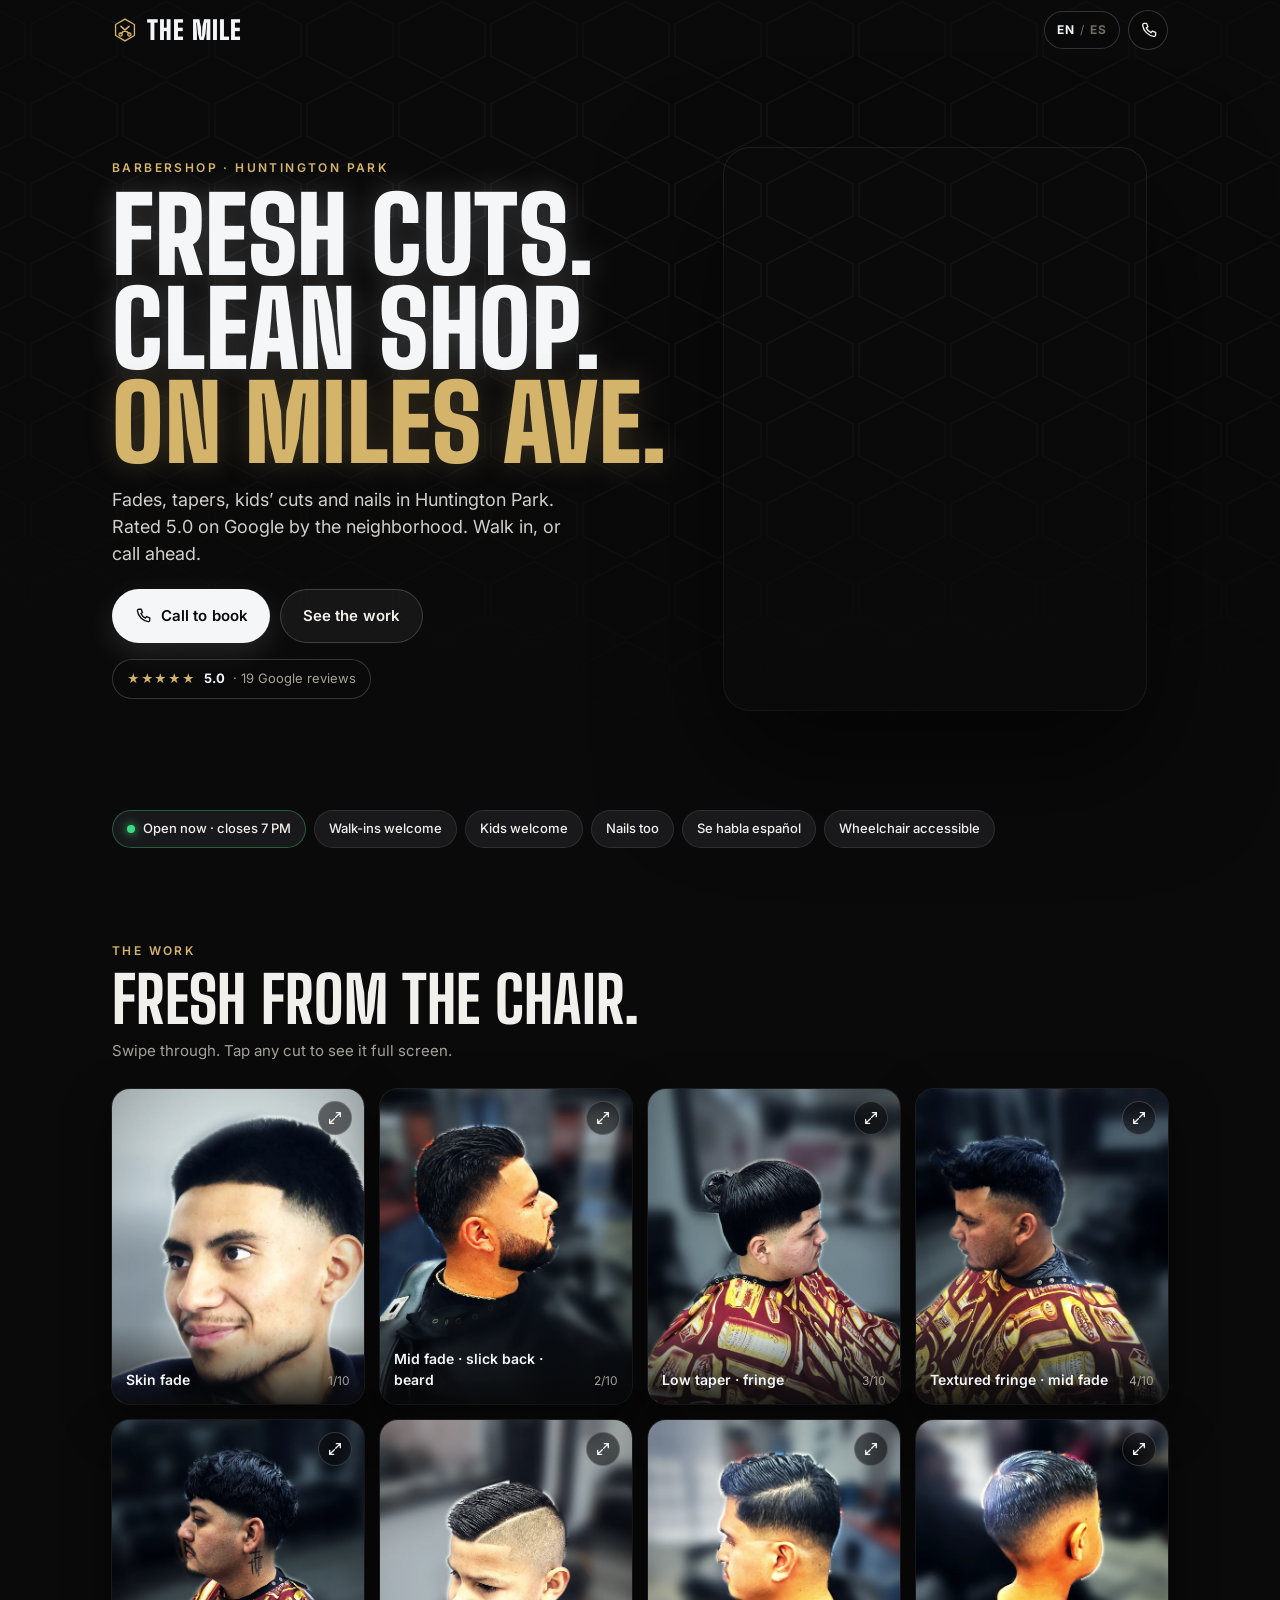
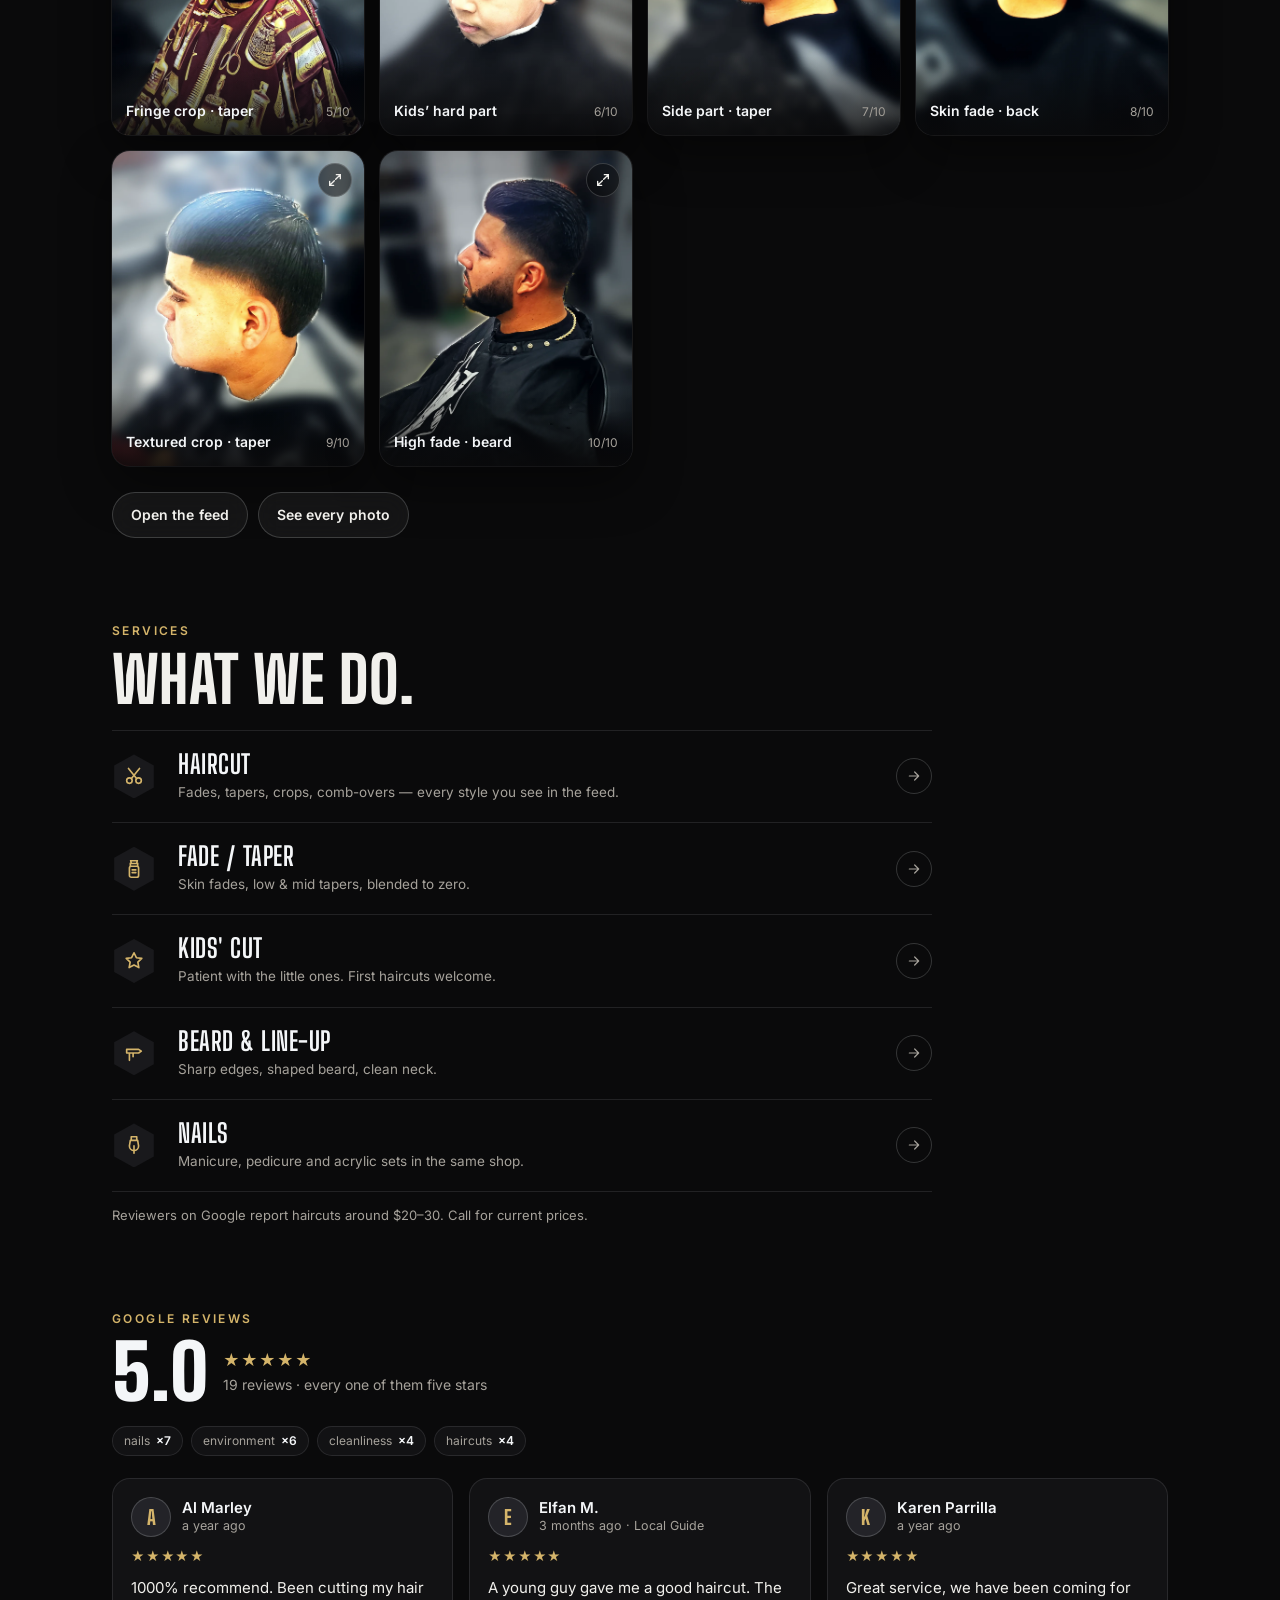
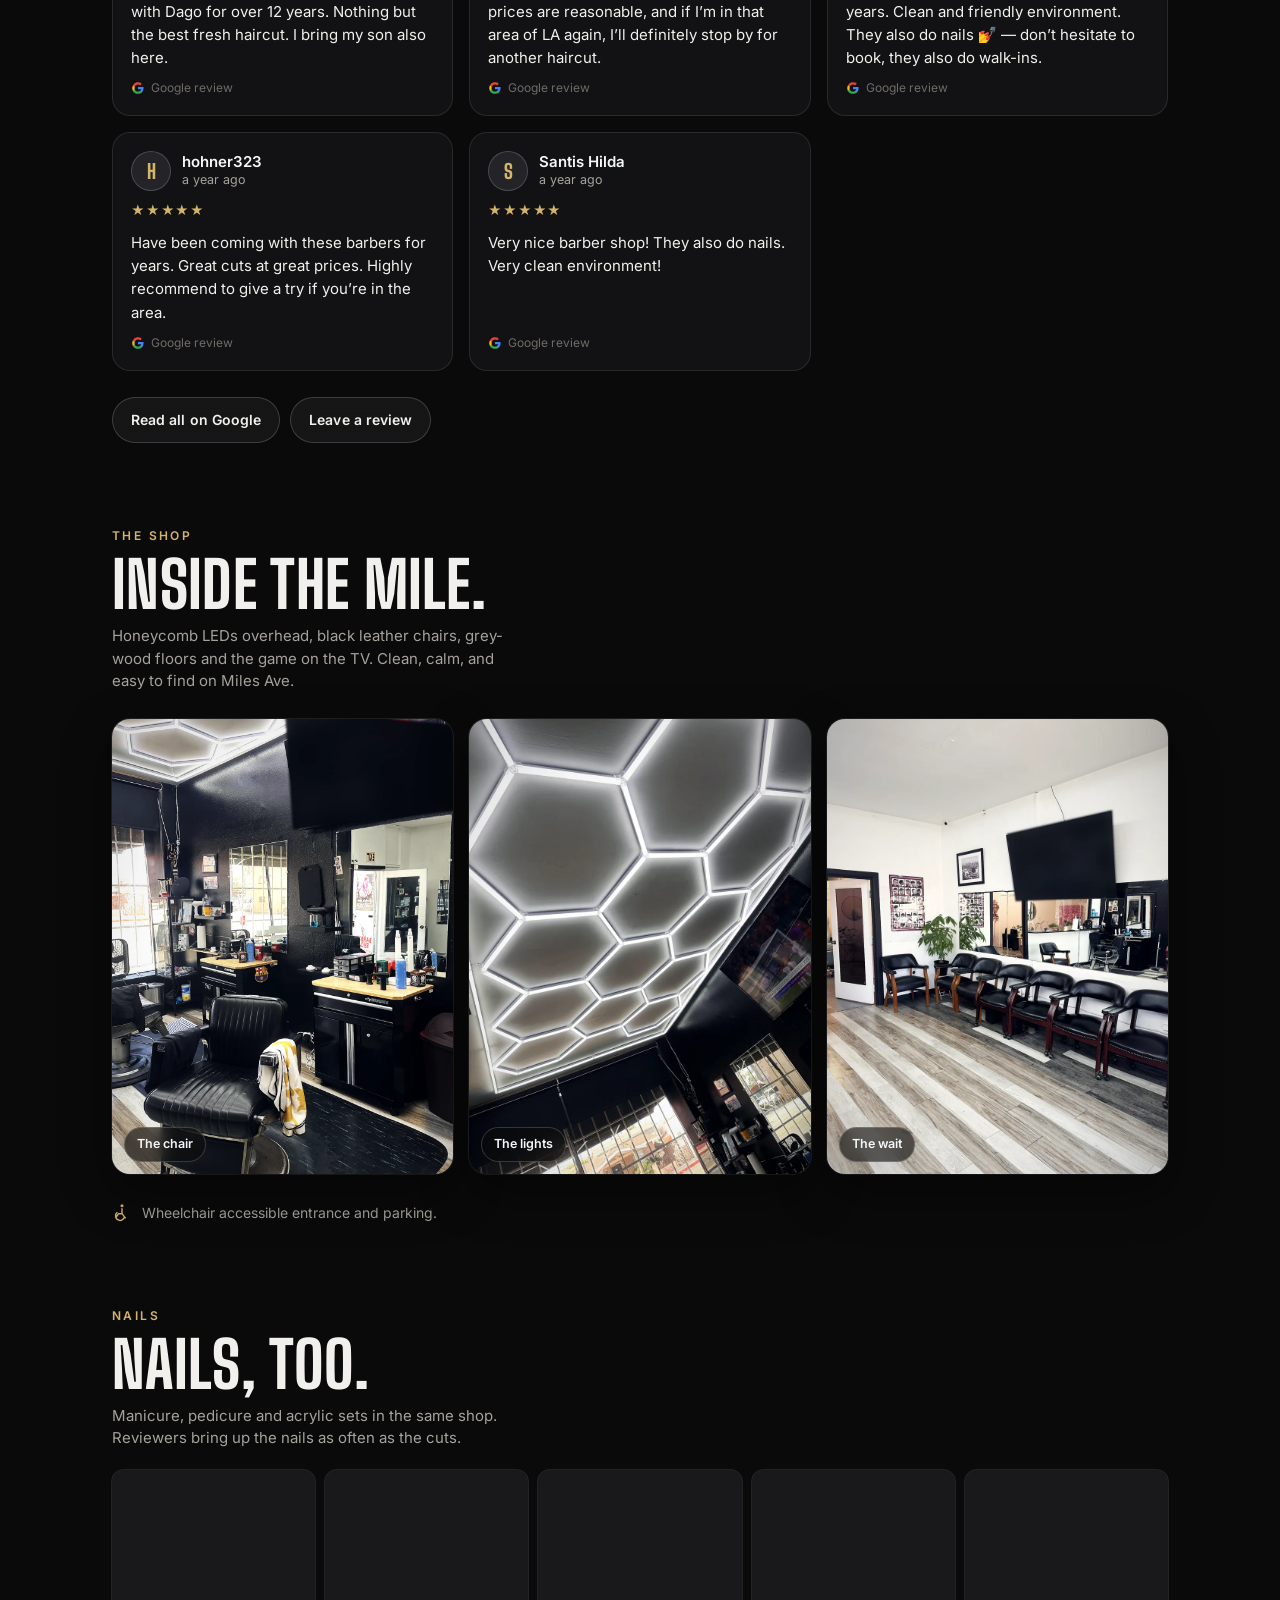
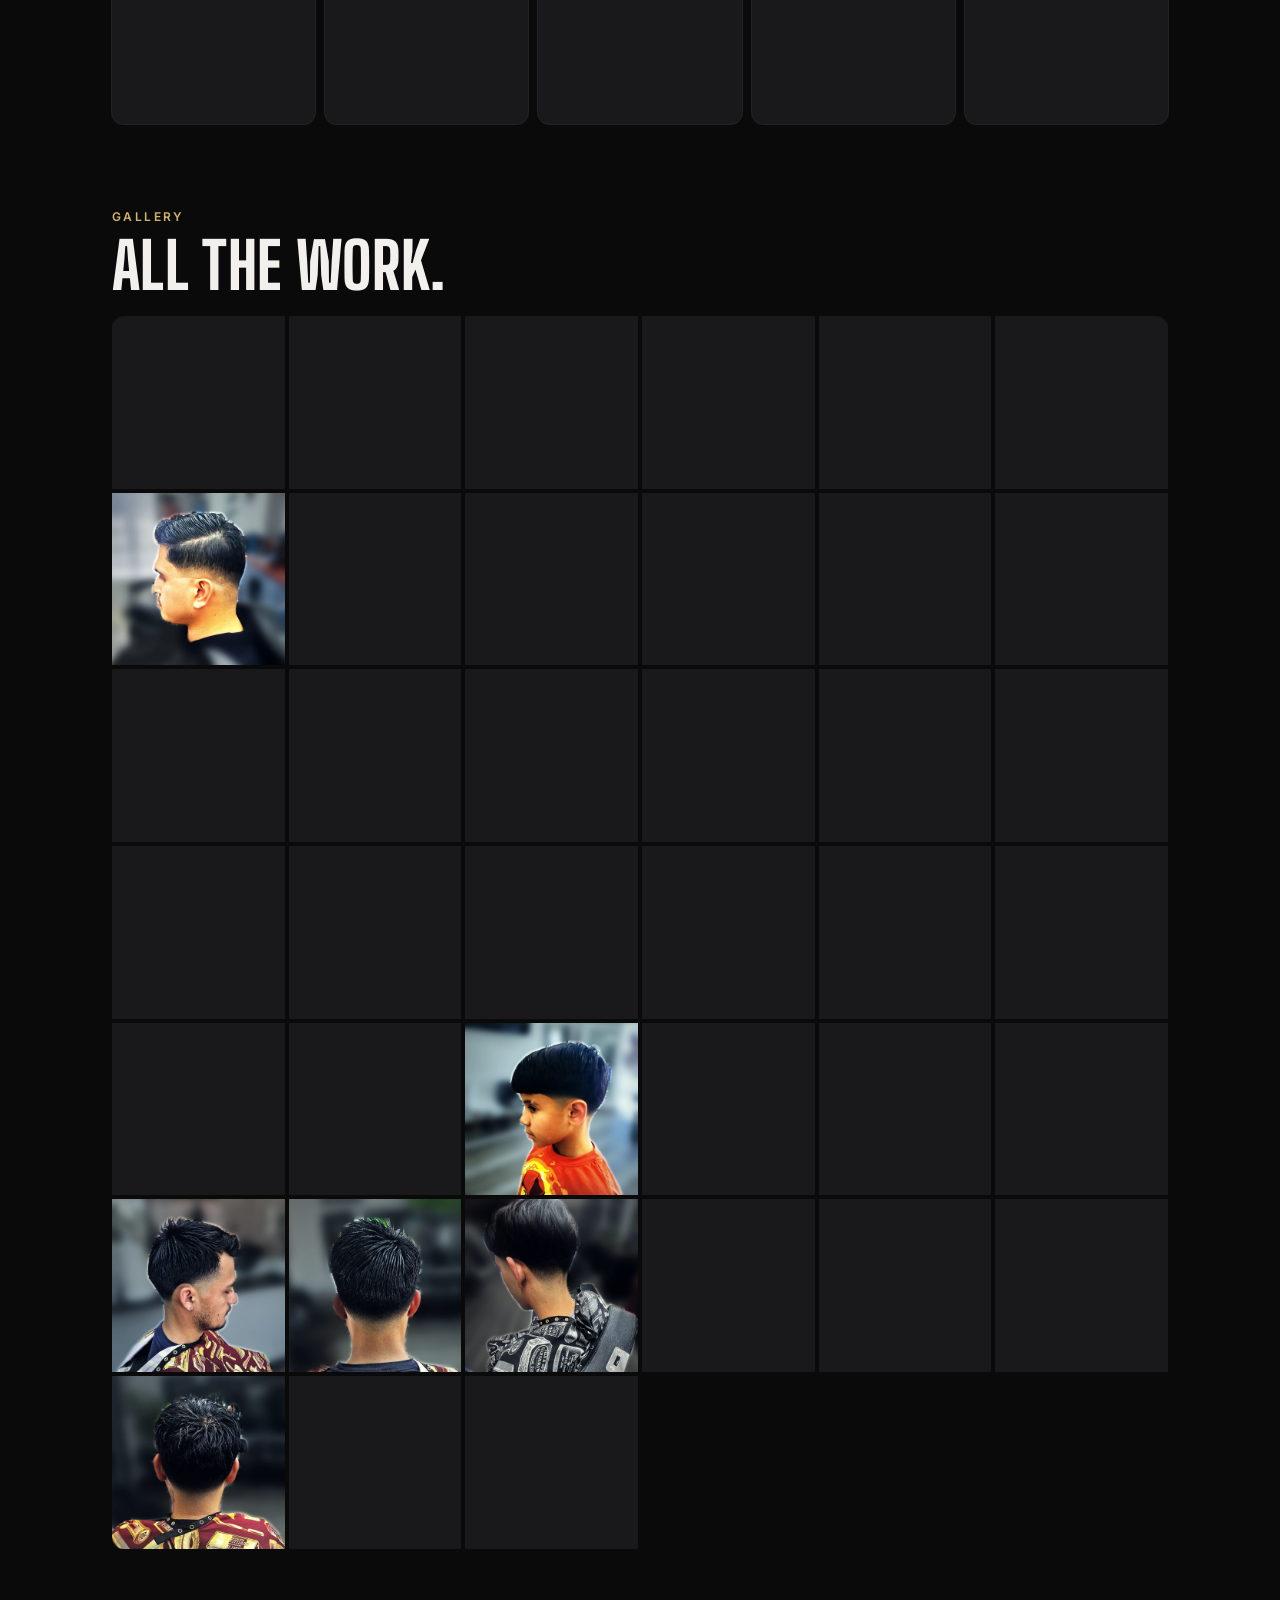
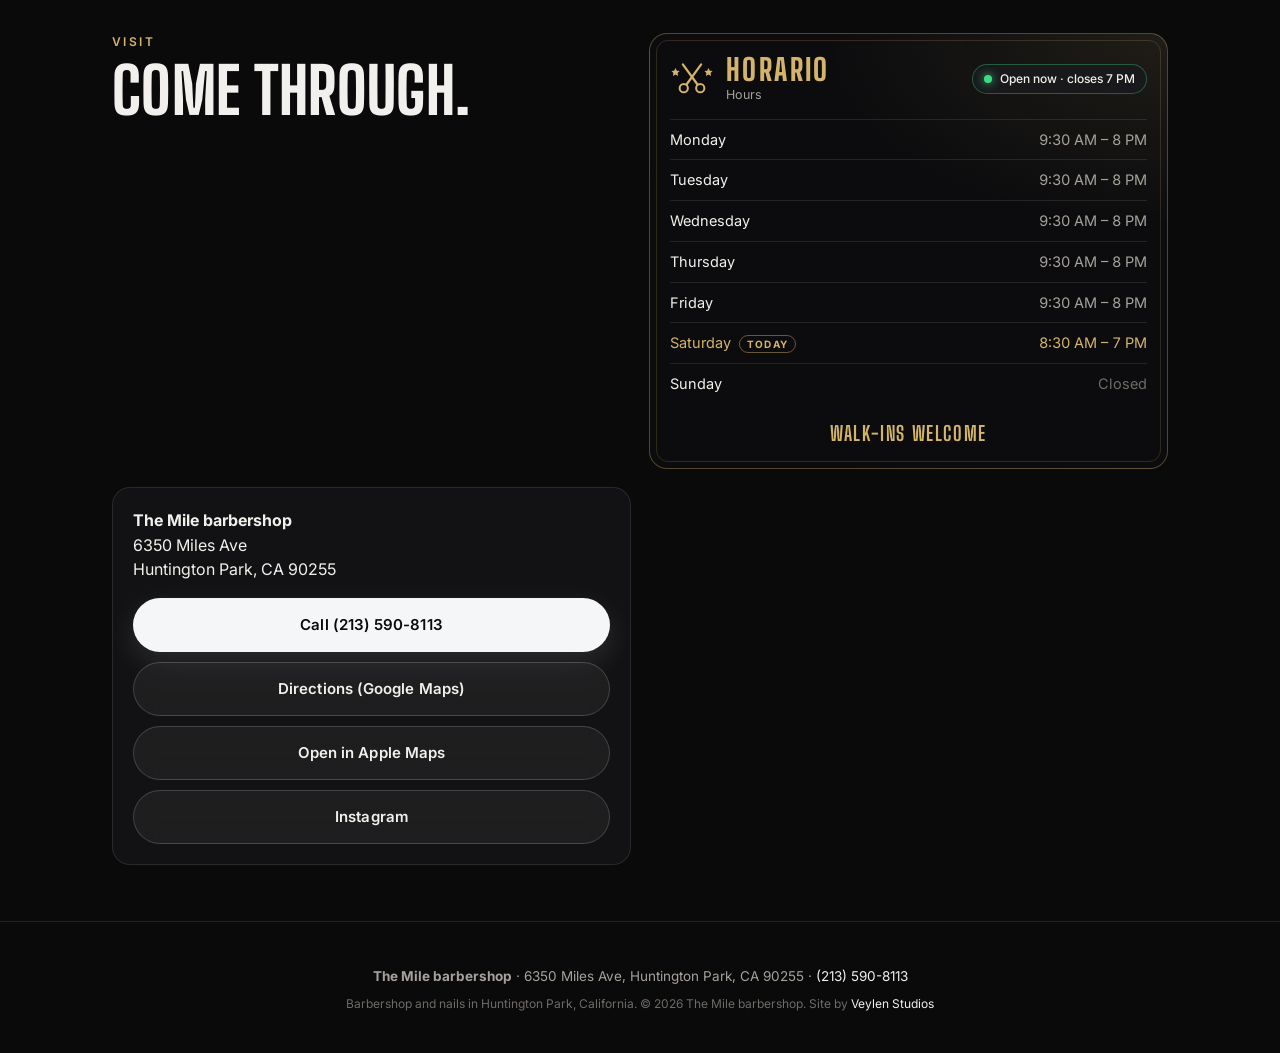
==== index.html @ 1f5473f2 "The Mile barbershop: mobile-first site with enhanced GBP photos, bilingual EN/ES, live hours Co-Auth" ====
<!doctype html>
<html lang="en">
<head>
<meta charset="utf-8">
<meta name="viewport" content="width=device-width, initial-scale=1, viewport-fit=cover">
<title>The Mile barbershop — Huntington Park, CA</title>
<meta name="description" content="The Mile barbershop, 6350 Miles Ave, Huntington Park. Fades, tapers, kids' cuts and nails. 5.0 on Google. Walk-ins welcome — call (213) 590-8113.">
<meta name="theme-color" content="#0a0a0b">
<link rel="canonical" href="https://the-mile-barbershop.vercel.app/">
<meta property="og:type" content="business.business">
<meta property="og:title" content="The Mile barbershop — Huntington Park">
<meta property="og:description" content="Fades, tapers, kids' cuts and nails on Miles Ave. 5.0 on Google. Walk-ins welcome.">
<meta property="og:image" content="https://the-mile-barbershop.vercel.app/assets/img/og.jpg">
<meta property="og:url" content="https://the-mile-barbershop.vercel.app/">
<meta name="twitter:card" content="summary_large_image">
<link rel="icon" href="assets/favicon.svg" type="image/svg+xml">
<link rel="apple-touch-icon" href="assets/apple-touch-icon.png">
<link rel="preconnect" href="https://fonts.googleapis.com">
<link rel="preconnect" href="https://fonts.gstatic.com" crossorigin>
<link rel="stylesheet" href="https://fonts.googleapis.com/css2?family=Big+Shoulders+Display:wght@600;700;800;900&family=Inter:wght@400;500;600&display=swap">
<link rel="preload" as="image" href="assets/img/hero-room-1080.webp" media="(max-width: 899px)">
<link rel="stylesheet" href="css/styles.css">
<script type="application/ld+json">
{
  "@context": "https://schema.org",
  "@type": ["HairSalon", "NailSalon"],
  "name": "The Mile barbershop",
  "image": "https://the-mile-barbershop.vercel.app/assets/img/og.jpg",
  "url": "https://the-mile-barbershop.vercel.app/",
  "telephone": "+1-213-590-8113",
  "priceRange": "$$",
  "address": { "@type": "PostalAddress", "streetAddress": "6350 Miles Ave", "addressLocality": "Huntington Park", "addressRegion": "CA", "postalCode": "90255", "addressCountry": "US" },
  "geo": { "@type": "GeoCoordinates", "latitude": 33.9820787, "longitude": -118.2189514 },
  "hasMap": "https://www.google.com/maps/place/?q=place_id:0x80c2c98ea5a5dfd3:0x45ac81c04575e46f",
  "sameAs": ["https://www.instagram.com/dennis.lopez.5245961/"],
  "openingHoursSpecification": [
    { "@type": "OpeningHoursSpecification", "dayOfWeek": ["Monday","Tuesday","Wednesday","Thursday","Friday"], "opens": "09:30", "closes": "20:00" },
    { "@type": "OpeningHoursSpecification", "dayOfWeek": "Saturday", "opens": "08:30", "closes": "19:00" }
  ],
  "aggregateRating": { "@type": "AggregateRating", "ratingValue": "5.0", "reviewCount": "19" }
}
</script>
</head>
<body>
<a class="skip" href="#work" data-en="Skip to the work" data-es="Ir a los cortes">Skip to the work</a>

<header class="top" id="top">
  <a class="brand" href="#top" aria-label="The Mile barbershop">
    <svg class="mark" viewBox="0 0 32 32" aria-hidden="true"><path d="M16 2.6 27.6 9.3v13.4L16 29.4 4.4 22.7V9.3z" fill="none" stroke="currentColor" stroke-width="1.6"/><path d="M11 11.5 21 20.5M21 11.5 11 20.5" stroke="currentColor" stroke-width="1.8" stroke-linecap="round"/><circle cx="10.6" cy="21.6" r="2" fill="none" stroke="currentColor" stroke-width="1.5"/><circle cx="21.4" cy="21.6" r="2" fill="none" stroke="currentColor" stroke-width="1.5"/></svg>
    <span class="wordmark">The Mile</span>
  </a>
  <div class="top-actions">
    <button class="lang" id="lang" type="button" aria-label="Cambiar idioma / Switch language"><span data-l="en">EN</span><span class="lang-sep">/</span><span data-l="es">ES</span></button>
    <a class="icon-btn" href="tel:+12135908113" aria-label="Call (213) 590-8113"><svg viewBox="0 0 24 24" aria-hidden="true"><path d="M6.6 3h3l1.7 4.3-2.1 1.4a12 12 0 0 0 6.1 6.1l1.4-2.1L21 14.4v3a2 2 0 0 1-2.2 2A16.5 16.5 0 0 1 4.6 5.2 2 2 0 0 1 6.6 3z" fill="none" stroke="currentColor" stroke-width="1.7" stroke-linejoin="round"/></svg></a>
  </div>
</header>

<main>
<!-- ===== HERO ===== -->
<section class="hero" aria-label="The Mile barbershop">
  <picture class="hero-media">
    <source media="(min-width: 900px)" srcset="assets/img/hero-chair-1620.webp">
    <img src="assets/img/hero-room-1080.webp" srcset="assets/img/hero-room-1080.webp 1080w, assets/img/hero-room-1620.webp 1620w" sizes="100vw" width="1080" height="1440" alt="Inside The Mile barbershop: honeycomb LED lights over black leather barber chairs and grey wood floors" fetchpriority="high" decoding="async">
  </picture>
  <div class="hero-hex" aria-hidden="true">
    <svg width="100%" height="100%"><defs><pattern id="hexp" width="92" height="80" patternUnits="userSpaceOnUse" patternTransform="translate(0 0)"><path d="M46 1.5 89 24v32L46 78.5 3 56V24z" fill="none" stroke="currentColor" stroke-width="1.2"/><path d="M92 1.5v0M0 41.5 3 40" fill="none" stroke="currentColor" stroke-width="0"/></pattern></defs><rect width="100%" height="100%" fill="url(#hexp)"/></svg>
  </div>
  <div class="hero-shade" aria-hidden="true"></div>
  <div class="hero-content">
    <p class="eyebrow"><span data-en="Barbershop · Huntington Park" data-es="Barbería · Huntington Park">Barbershop · Huntington Park</span></p>
    <h1 class="display">
      <span class="line" data-en="Fresh cuts." data-es="Cortes frescos.">Fresh cuts.</span>
      <span class="line" data-en="Clean shop." data-es="Local limpio.">Clean shop.</span>
      <span class="line accent" data-en="On Miles Ave." data-es="En Miles Ave.">On Miles Ave.</span>
    </h1>
    <p class="lede" data-en="Fades, tapers, kids’ cuts and nails in Huntington Park. Rated 5.0 on Google by the neighborhood. Walk in, or call ahead." data-es="Fades, tapers, cortes para niños y uñas en Huntington Park. 5.0 en Google. Llega sin cita o llama antes.">Fades, tapers, kids’ cuts and nails in Huntington Park. Rated 5.0 on Google by the neighborhood. Walk in, or call ahead.</p>
    <div class="cta-row">
      <a class="btn primary" href="tel:+12135908113"><svg viewBox="0 0 24 24" aria-hidden="true"><path d="M6.6 3h3l1.7 4.3-2.1 1.4a12 12 0 0 0 6.1 6.1l1.4-2.1L21 14.4v3a2 2 0 0 1-2.2 2A16.5 16.5 0 0 1 4.6 5.2 2 2 0 0 1 6.6 3z" fill="none" stroke="currentColor" stroke-width="1.8" stroke-linejoin="round"/></svg><span data-en="Call to book" data-es="Llamar para reservar">Call to book</span></a>
      <a class="btn ghost" href="#work"><span data-en="See the work" data-es="Ver los cortes">See the work</span></a>
    </div>
    <a class="proof" href="https://www.google.com/maps/place/The+Mile+barbershop/@33.9820787,-118.2189514,17z/data=!4m6!3m5!1s0x80c2c98ea5a5dfd3:0x45ac81c04575e46f!8m2!3d33.9820787!4d-118.2189514!16s%2Fg%2F11wjhxfrm4" target="_blank" rel="noopener">
      <span class="stars" aria-hidden="true">★★★★★</span><strong>5.0</strong><span data-en="· 19 Google reviews" data-es="· 19 reseñas en Google">· 19 Google reviews</span>
    </a>
  </div>
</section>

<!-- ===== FACT CHIPS ===== -->
<section class="facts" aria-label="Quick facts">
  <div class="chips" id="chips">
    <span class="chip status" id="status"><i class="dot"></i><span id="status-text">—</span></span>
    <span class="chip"><span data-en="Walk-ins welcome" data-es="Sin cita">Walk-ins welcome</span></span>
    <span class="chip"><span data-en="Kids welcome" data-es="Niños bienvenidos">Kids welcome</span></span>
    <span class="chip"><span data-en="Nails too" data-es="También uñas">Nails too</span></span>
    <span class="chip"><span>Se habla español</span></span>
    <span class="chip"><span data-en="Wheelchair accessible" data-es="Accesible">Wheelchair accessible</span></span>
  </div>
</section>

<!-- ===== THE WORK (feed) ===== -->
<section class="section feed" id="work">
  <div class="section-head">
    <p class="kicker" data-en="The work" data-es="Los cortes">The work</p>
    <h2 class="display" data-en="Fresh from the chair." data-es="Recién salidos de la silla.">Fresh from the chair.</h2>
    <p class="sub" data-en="Swipe through. Tap any cut to see it full screen." data-es="Desliza. Toca cualquier corte para verlo en pantalla completa.">Swipe through. Tap any cut to see it full screen.</p>
  </div>
  <div class="rail" id="feed-rail" role="list"></div>
  <div class="rail-foot">
    <button class="btn ghost small" type="button" data-open-viewer="0"><span data-en="Open the feed" data-es="Abrir la galería">Open the feed</span></button>
    <a class="btn ghost small" href="#gallery"><span data-en="See every photo" data-es="Ver todas las fotos">See every photo</span></a>
  </div>
</section>

<!-- ===== SERVICES ===== -->
<section class="section services" id="services">
  <div class="section-head">
    <p class="kicker" data-en="Services" data-es="Servicios">Services</p>
    <h2 class="display" data-en="What we do." data-es="Lo que hacemos.">What we do.</h2>
  </div>
  <ul class="service-list" id="service-list"></ul>
  <p class="note" data-en="Reviewers on Google report haircuts around $20–30. Call for current prices." data-es="Según reseñas en Google, los cortes cuestan alrededor de $20–30. Llama para precios actuales.">Reviewers on Google report haircuts around $20–30. Call for current prices.</p>
</section>

<!-- ===== REVIEWS ===== -->
<section class="section reviews" id="reviews">
  <div class="section-head">
    <p class="kicker" data-en="Google reviews" data-es="Reseñas de Google">Google reviews</p>
    <div class="score"><span class="big">5.0</span><div><span class="stars gold" aria-hidden="true">★★★★★</span><span class="sub" data-en="19 reviews · every one of them five stars" data-es="19 reseñas · todas de cinco estrellas">19 reviews · every one of them five stars</span></div></div>
  </div>
  <div class="topics" id="topics"></div>
  <div class="rail reviews-rail" id="review-rail"></div>
  <div class="rail-foot">
    <a class="btn ghost small" href="https://www.google.com/maps/place/The+Mile+barbershop/@33.9820787,-118.2189514,17z/data=!4m6!3m5!1s0x80c2c98ea5a5dfd3:0x45ac81c04575e46f!8m2!3d33.9820787!4d-118.2189514!16s%2Fg%2F11wjhxfrm4" target="_blank" rel="noopener"><span data-en="Read all on Google" data-es="Leer todas en Google">Read all on Google</span></a>
    <a class="btn ghost small" href="https://www.google.com/maps/place/The+Mile+barbershop/@33.9820787,-118.2189514,17z/data=!4m6!3m5!1s0x80c2c98ea5a5dfd3:0x45ac81c04575e46f!8m2!3d33.9820787!4d-118.2189514!16s%2Fg%2F11wjhxfrm4" target="_blank" rel="noopener"><span data-en="Leave a review" data-es="Dejar una reseña">Leave a review</span></a>
  </div>
</section>

<!-- ===== THE SHOP ===== -->
<section class="section shop" id="shop">
  <div class="section-head">
    <p class="kicker" data-en="The shop" data-es="El local">The shop</p>
    <h2 class="display" data-en="Inside The Mile." data-es="Dentro de The Mile.">Inside The Mile.</h2>
    <p class="sub" data-en="Honeycomb LEDs overhead, black leather chairs, grey-wood floors and the game on the TV. Clean, calm, and easy to find on Miles Ave." data-es="Luces LED en panal, sillas de piel negra, piso de madera gris y el partido en la tele. Limpio, tranquilo y fácil de encontrar en Miles Ave.">Honeycomb LEDs overhead, black leather chairs, grey-wood floors and the game on the TV. Clean, calm, and easy to find on Miles Ave.</p>
  </div>
  <div class="rail shop-rail">
    <figure class="shot"><img src="assets/img/hero-chair-1080.webp" width="1080" height="1440" loading="lazy" decoding="async" alt="Black leather barber chair under the honeycomb LED ceiling"><figcaption data-en="The chair" data-es="La silla">The chair</figcaption></figure>
    <figure class="shot"><img src="assets/img/hex-900.webp" width="900" height="1200" loading="lazy" decoding="async" alt="Close-up of the hexagon LED lights"><figcaption data-en="The lights" data-es="Las luces">The lights</figcaption></figure>
    <figure class="shot"><img src="assets/img/lounge-900.webp" width="900" height="1200" loading="lazy" decoding="async" alt="Waiting area with black chairs and framed photos"><figcaption data-en="The wait" data-es="La espera">The wait</figcaption></figure>
  </div>
  <p class="access"><svg viewBox="0 0 24 24" aria-hidden="true"><circle cx="12" cy="4.5" r="1.8" fill="currentColor"/><path d="M12 8v6l4 5M12 14H8l-3 4M6 12.5A5.5 5.5 0 1 0 15 18" fill="none" stroke="currentColor" stroke-width="1.7" stroke-linecap="round" stroke-linejoin="round"/></svg><span data-en="Wheelchair accessible entrance and parking." data-es="Entrada y estacionamiento accesibles para silla de ruedas.">Wheelchair accessible entrance and parking.</span></p>
</section>

<!-- ===== NAILS ===== -->
<section class="section nails" id="nails">
  <div class="section-head">
    <p class="kicker" data-en="Nails" data-es="Uñas">Nails</p>
    <h2 class="display" data-en="Nails, too." data-es="Uñas, también.">Nails, too.</h2>
    <p class="sub" data-en="Manicure, pedicure and acrylic sets in the same shop. Reviewers bring up the nails as often as the cuts." data-es="Manicure, pedicure y acrílicas en el mismo local. Las reseñas mencionan las uñas tanto como los cortes.">Manicure, pedicure and acrylic sets in the same shop. Reviewers bring up the nails as often as the cuts.</p>
  </div>
  <div class="nail-grid" id="nail-grid"></div>
</section>

<!-- ===== GALLERY GRID ===== -->
<section class="section gallery" id="gallery">
  <div class="section-head">
    <p class="kicker" data-en="Gallery" data-es="Galería">Gallery</p>
    <h2 class="display" data-en="All the work." data-es="Todos los trabajos.">All the work.</h2>
  </div>
  <div class="grid" id="grid"></div>
</section>

<!-- ===== VISIT ===== -->
<section class="section visit" id="visit">
  <div class="section-head">
    <p class="kicker" data-en="Visit" data-es="Visítanos">Visit</p>
    <h2 class="display" data-en="Come through." data-es="Pasa por aquí.">Come through.</h2>
  </div>
  <div class="card hours-card">
    <div class="card-top">
      <svg class="crest" viewBox="0 0 48 48" aria-hidden="true"><path d="M14 8l16 22M34 8 18 30" stroke="currentColor" stroke-width="2.4" stroke-linecap="round"/><circle cx="15" cy="34" r="4.5" fill="none" stroke="currentColor" stroke-width="2.2"/><circle cx="33" cy="34" r="4.5" fill="none" stroke="currentColor" stroke-width="2.2"/><path d="M6 12l1.5 3 3 .4-2.2 2.1.5 3.2L6 19.2 3.2 20.7l.5-3.2L1.5 15.4l3-.4zM42 12l1.5 3 3 .4-2.2 2.1.5 3.2L42 19.2l-2.8 1.5.5-3.2-2.2-2.1 3-.4z" fill="currentColor"/></svg>
      <div>
        <p class="card-title">HORARIO</p>
        <p class="card-sub" data-en="Hours" data-es="Horario de atención">Hours</p>
      </div>
      <span class="chip status small" id="status2"><i class="dot"></i><span id="status-text2">—</span></span>
    </div>
    <table class="hours" id="hours"></table>
    <p class="walk" data-en="Walk-ins welcome" data-es="Sin cita · Bienvenidos">Walk-ins welcome</p>
  </div>
  <div class="card address-card">
    <p class="addr"><strong>The Mile barbershop</strong><br>6350 Miles Ave<br>Huntington Park, CA 90255</p>
    <div class="btn-col">
      <a class="btn primary" href="tel:+12135908113"><span data-en="Call (213) 590-8113" data-es="Llamar (213) 590-8113">Call (213) 590-8113</span></a>
      <a class="btn ghost" href="https://www.google.com/maps/dir/?api=1&destination=6350+Miles+Ave,+Huntington+Park,+CA+90255" target="_blank" rel="noopener"><span data-en="Directions (Google Maps)" data-es="Cómo llegar (Google Maps)">Directions (Google Maps)</span></a>
      <a class="btn ghost" href="https://maps.apple.com/?q=The+Mile+barbershop&address=6350+Miles+Ave,+Huntington+Park,+CA+90255&ll=33.9820787,-118.2189514" target="_blank" rel="noopener"><span data-en="Open in Apple Maps" data-es="Abrir en Apple Maps">Open in Apple Maps</span></a>
      <a class="btn ghost" href="https://www.instagram.com/dennis.lopez.5245961/" target="_blank" rel="noopener"><span>Instagram</span></a>
    </div>
  </div>
</section>
</main>

<footer class="foot">
  <p><strong>The Mile barbershop</strong> · 6350 Miles Ave, Huntington Park, CA 90255 · <a href="tel:+12135908113">(213) 590-8113</a></p>
  <p class="tiny"><span data-en="Barbershop and nails in Huntington Park, California." data-es="Barbería y uñas en Huntington Park, California.">Barbershop and nails in Huntington Park, California.</span> © <span id="year"></span> The Mile barbershop. <span class="credit"><span data-en="Site by" data-es="Sitio por">Site by</span> <a href="https://veylenstudios.com" rel="noopener">Veylen Studios</a></span></p>
</footer>

<nav class="dock" id="dock" aria-label="Quick actions">
  <a class="dock-btn primary" href="tel:+12135908113"><svg viewBox="0 0 24 24" aria-hidden="true"><path d="M6.6 3h3l1.7 4.3-2.1 1.4a12 12 0 0 0 6.1 6.1l1.4-2.1L21 14.4v3a2 2 0 0 1-2.2 2A16.5 16.5 0 0 1 4.6 5.2 2 2 0 0 1 6.6 3z" fill="none" stroke="currentColor" stroke-width="1.8" stroke-linejoin="round"/></svg><span data-en="Call now" data-es="Llamar">Call now</span></a>
  <a class="dock-btn" href="https://www.google.com/maps/dir/?api=1&destination=6350+Miles+Ave,+Huntington+Park,+CA+90255" target="_blank" rel="noopener"><svg viewBox="0 0 24 24" aria-hidden="true"><path d="M12 21s-6-5.3-6-10.5a6 6 0 0 1 12 0C18 15.7 12 21 12 21z" fill="none" stroke="currentColor" stroke-width="1.8"/><circle cx="12" cy="10.5" r="2.2" fill="none" stroke="currentColor" stroke-width="1.8"/></svg><span data-en="Directions" data-es="Mapa">Directions</span></a>
  <a class="dock-btn" href="#work"><svg viewBox="0 0 24 24" aria-hidden="true"><rect x="3.5" y="3.5" width="17" height="17" rx="3" fill="none" stroke="currentColor" stroke-width="1.8"/><path d="m5 17 4.5-5 3 3.5 2.5-2.5L19 17" fill="none" stroke="currentColor" stroke-width="1.8" stroke-linejoin="round"/><circle cx="15.5" cy="8.5" r="1.4" fill="currentColor"/></svg><span data-en="The work" data-es="Cortes">The work</span></a>
</nav>

<!-- ===== FULL-SCREEN VIEWER ===== -->
<div class="viewer" id="viewer" hidden aria-modal="true" role="dialog" aria-label="Photo viewer">
  <button class="viewer-close" id="viewer-close" type="button" aria-label="Close"><svg viewBox="0 0 24 24" aria-hidden="true"><path d="M6 6l12 12M18 6 6 18" stroke="currentColor" stroke-width="2" stroke-linecap="round"/></svg></button>
  <div class="viewer-counter" id="viewer-counter">1 / 1</div>
  <div class="viewer-scroll" id="viewer-scroll"></div>
  <div class="viewer-hint" id="viewer-hint" data-en="Swipe up for the next cut" data-es="Desliza hacia arriba">Swipe up for the next cut</div>
</div>

<script src="js/content.js"></script>
<script src="js/app.js"></script>
</body>
</html>
---- css/styles.css ----
/* ============ The Mile barbershop — mobile-first ============ */
:root{
  --ink:#0a0a0b; --ink-2:#121214; --ink-3:#19191c; --ink-4:#232328;
  --led:#f4f6f8; --text:#f1f0ec; --muted:#a6a29b; --dim:#6f6b66;
  --gold:#d4b46a; --gold-2:#b8973f; --tan:#b9a48c; --slate:#5d5955;
  --ok:#3ddc84; --bad:#ff5f56;
  --line:rgba(244,246,248,.10); --line-2:rgba(244,246,248,.18);
  --r:18px; --r-s:12px; --pill:999px;
  --pad:20px; --max:1120px;
  --font-d:"Big Shoulders Display","Arial Narrow",Impact,sans-serif;
  --font-b:"Inter",system-ui,-apple-system,"Segoe UI",Roboto,sans-serif;
  --ease:cubic-bezier(.22,1,.36,1);
  --safe-t:env(safe-area-inset-top,0px); --safe-b:env(safe-area-inset-bottom,0px);
  --dock-h:74px;
}
*{box-sizing:border-box;margin:0;padding:0}
html{color-scheme:dark;background:var(--ink);-webkit-text-size-adjust:100%;scroll-behavior:smooth;overflow-x:hidden}
body{font:400 16px/1.5 var(--font-b);color:var(--text);background:var(--ink);overflow-x:hidden;-webkit-font-smoothing:antialiased;min-height:100vh}
body.viewer-open{overflow:hidden}
img{display:block;max-width:100%}
a{color:inherit;text-decoration:none}
button{font:inherit;color:inherit;background:none;border:0;cursor:pointer}
ul{list-style:none}
:focus-visible{outline:2px solid var(--gold);outline-offset:3px}
.skip{position:absolute;left:-999px;top:8px;background:var(--led);color:var(--ink);padding:8px 12px;border-radius:8px;z-index:200}
.skip:focus{left:12px}

/* ambient hex texture behind everything */
body::before{content:"";position:fixed;inset:0;z-index:-1;pointer-events:none;opacity:.07;
  background-image:url("data:image/svg+xml,%3Csvg xmlns='http://www.w3.org/2000/svg' width='92' height='160' viewBox='0 0 92 160'%3E%3Cpath d='M46 1.5 89 24v32L46 78.5 3 56V24zM46 81.5 89 104v32L46 158.5 3 136v-32z' fill='none' stroke='%23f4f6f8' stroke-width='1'/%3E%3C/svg%3E");
  background-size:92px 160px;
  -webkit-mask-image:linear-gradient(to bottom,rgba(0,0,0,.9),rgba(0,0,0,.25) 40%,rgba(0,0,0,.35));mask-image:linear-gradient(to bottom,rgba(0,0,0,.9),rgba(0,0,0,.25) 40%,rgba(0,0,0,.35))}

/* ---------- type ---------- */
.display{font-family:var(--font-d);font-weight:800;text-transform:uppercase;line-height:.94;letter-spacing:.005em}
h2.display{font-size:clamp(40px,11vw,60px)}
.kicker{font-size:12px;font-weight:600;letter-spacing:.2em;text-transform:uppercase;color:var(--gold);margin-bottom:10px}
.sub{color:var(--muted);font-size:15px;margin-top:10px;max-width:46ch;text-wrap:pretty}
.note{color:var(--muted);font-size:13px;margin-top:14px;text-wrap:pretty}
.stars{color:var(--gold);letter-spacing:.06em}

/* ---------- header ---------- */
.top{position:fixed;top:0;left:0;right:0;z-index:50;display:flex;align-items:center;justify-content:space-between;padding:calc(10px + var(--safe-t)) var(--pad) 10px;transition:background .35s,border-color .35s,backdrop-filter .35s}
.top.scrolled{background:rgba(10,10,11,.74);-webkit-backdrop-filter:blur(16px);backdrop-filter:blur(16px);border-bottom:1px solid var(--line)}
.brand{display:flex;align-items:center;gap:9px}
.mark{width:26px;height:26px;color:var(--gold)}
.wordmark{font-family:var(--font-d);font-weight:900;font-size:26px;text-transform:uppercase;letter-spacing:.04em;line-height:1;color:var(--led)}
.top-actions{display:flex;align-items:center;gap:8px}
.lang{display:inline-flex;align-items:center;gap:5px;height:38px;padding:0 12px;border:1px solid var(--line-2);border-radius:var(--pill);font-size:12px;font-weight:700;letter-spacing:.08em;color:var(--dim);background:rgba(10,10,11,.35);-webkit-backdrop-filter:blur(10px);backdrop-filter:blur(10px)}
.lang .lang-sep{color:var(--dim);font-weight:400}
.lang [data-l].on{color:var(--led)}
.icon-btn{display:inline-flex;align-items:center;justify-content:center;width:40px;height:40px;border:1px solid var(--line-2);border-radius:50%;background:rgba(10,10,11,.35);-webkit-backdrop-filter:blur(10px);backdrop-filter:blur(10px)}
.icon-btn svg{width:19px;height:19px}

/* ---------- buttons ---------- */
.btn{display:inline-flex;align-items:center;justify-content:center;gap:9px;min-height:54px;padding:0 22px;border-radius:var(--pill);font-weight:600;font-size:15px;letter-spacing:.005em;transition:transform .2s var(--ease),background .2s,border-color .2s;white-space:nowrap}
.btn svg{width:18px;height:18px;flex:0 0 auto}
.btn:active{transform:scale(.97)}
.btn.primary{background:var(--led);color:var(--ink);box-shadow:0 10px 30px rgba(244,246,248,.12)}
.btn.ghost{border:1px solid var(--line-2);color:var(--text);background:rgba(255,255,255,.05);-webkit-backdrop-filter:blur(12px);backdrop-filter:blur(12px)}
.btn.small{min-height:46px;padding:0 18px;font-size:14px}

/* ---------- hero ---------- */
.hero{position:relative;min-height:100vh;min-height:100svh;display:flex;align-items:flex-end;overflow:hidden;isolation:isolate}
.hero-media{position:absolute;inset:0;z-index:0}
.hero-media img{width:100%;height:100%;object-fit:cover;object-position:62% 50%;transform-origin:55% 35%}
@media (prefers-reduced-motion:no-preference){.hero-media img{animation:kb 18s var(--ease) both}}
@keyframes kb{from{transform:scale(1.09)}to{transform:scale(1)}}
.hero-hex{position:absolute;left:0;right:0;top:0;height:44vh;z-index:1;color:var(--led);opacity:.14;mix-blend-mode:screen;pointer-events:none;
  -webkit-mask-image:linear-gradient(to bottom,rgba(0,0,0,1) 10%,rgba(0,0,0,0));mask-image:linear-gradient(to bottom,rgba(0,0,0,1) 10%,rgba(0,0,0,0))}
@media (prefers-reduced-motion:no-preference){.hero-hex{animation:pulse 7s ease-in-out infinite}}
@keyframes pulse{0%,100%{opacity:.10}50%{opacity:.2}}
.hero-shade{position:absolute;inset:0;z-index:1;background:linear-gradient(to bottom,rgba(10,10,11,.62) 0%,rgba(10,10,11,.10) 24%,rgba(10,10,11,.34) 50%,rgba(10,10,11,.88) 76%,var(--ink) 100%)}
.hero-content{position:relative;z-index:2;width:100%;padding:0 var(--pad) 34px}
.eyebrow{font-size:12px;font-weight:600;letter-spacing:.2em;text-transform:uppercase;color:var(--gold);margin-bottom:12px}
h1.display{font-size:clamp(58px,17.5vw,104px);font-weight:900;color:var(--led);text-shadow:0 0 28px rgba(244,246,248,.22);line-height:.9}
h1 .line{display:block}
h1 .accent{color:var(--gold);text-shadow:0 0 28px rgba(212,180,106,.25)}
.lede{margin-top:16px;font-size:16px;color:rgba(241,240,236,.86);max-width:36ch;text-wrap:pretty}
.cta-row{display:flex;flex-wrap:wrap;gap:10px;margin-top:22px}
.proof{display:inline-flex;align-items:center;gap:8px;margin-top:16px;padding:9px 14px;border-radius:var(--pill);border:1px solid var(--line-2);background:rgba(10,10,11,.5);-webkit-backdrop-filter:blur(12px);backdrop-filter:blur(12px);font-size:13px;color:var(--muted)}
.proof strong{color:var(--led);font-weight:700}
.proof .stars{font-size:12px}

/* ---------- chips ---------- */
.facts{position:relative;z-index:3;margin-top:-6px}
.chips{display:flex;gap:8px;overflow-x:auto;padding:6px var(--pad) 10px;scroll-snap-type:x proximity;scrollbar-width:none;-webkit-overflow-scrolling:touch}
.chips::-webkit-scrollbar{display:none}
.chip{flex:0 0 auto;display:inline-flex;align-items:center;gap:8px;height:38px;padding:0 14px;border-radius:var(--pill);border:1px solid var(--line);background:var(--ink-3);font-size:13px;font-weight:500;color:var(--text);scroll-snap-align:start;white-space:nowrap}
.chip.small{height:30px;font-size:12px;padding:0 11px}
.chip.status{border-color:rgba(61,220,132,.35)}
.chip.status.closed{border-color:rgba(255,95,86,.35)}
.chip .dot{width:8px;height:8px;border-radius:50%;background:var(--ok);box-shadow:0 0 10px var(--ok)}
.chip.closed .dot{background:var(--bad);box-shadow:0 0 10px var(--bad)}

/* ---------- sections ---------- */
.section{padding:58px var(--pad) 0}
.section-head{margin-bottom:20px}
.score{display:flex;align-items:center;gap:14px}
.score .big{font-family:var(--font-d);font-weight:900;font-size:76px;line-height:.9;color:var(--led)}
.score .stars.gold{font-size:16px;display:block}
.score .sub{margin-top:4px;font-size:14px}

/* rails (horizontal snap) */
.rail{display:flex;gap:12px;overflow-x:auto;scroll-snap-type:x mandatory;padding:4px var(--pad) 10px;margin:0 calc(-1 * var(--pad));scrollbar-width:none;-webkit-overflow-scrolling:touch;overscroll-behavior-x:contain}
.rail::-webkit-scrollbar{display:none}
.rail > *{scroll-snap-align:start;scroll-margin-left:var(--pad);flex:0 0 auto}
.rail-foot{display:flex;gap:10px;flex-wrap:wrap;margin-top:14px}

/* feed cards */
.card-photo{position:relative;width:min(78vw,340px);aspect-ratio:4/5;border-radius:var(--r);overflow:hidden;background:var(--ink-3);box-shadow:0 18px 50px rgba(0,0,0,.45),0 0 0 1px var(--line);text-align:left}
.card-photo img{width:100%;height:100%;object-fit:cover;transition:transform .6s var(--ease)}
.card-photo:active img{transform:scale(1.03)}
.card-photo .cap{position:absolute;left:0;right:0;bottom:0;padding:44px 14px 14px;background:linear-gradient(to top,rgba(10,10,11,.85),rgba(10,10,11,0));display:flex;align-items:flex-end;justify-content:space-between;gap:10px}
.card-photo .cap b{font-size:14px;font-weight:600;color:var(--led)}
.card-photo .cap i{font-style:normal;font-size:12px;color:var(--muted)}
.card-photo .expand{position:absolute;top:12px;right:12px;width:34px;height:34px;border-radius:50%;display:grid;place-items:center;background:rgba(10,10,11,.55);border:1px solid var(--line-2);-webkit-backdrop-filter:blur(8px);backdrop-filter:blur(8px)}
.card-photo .expand svg{width:16px;height:16px}

/* services */
.service-list{border-top:1px solid var(--line)}
.service{display:grid;grid-template-columns:44px 1fr auto;gap:14px;align-items:center;padding:16px 0;border-bottom:1px solid var(--line)}
.service .hex{width:44px;height:44px;display:grid;place-items:center;color:var(--gold);background:var(--ink-3);clip-path:polygon(50% 0,95% 25%,95% 75%,50% 100%,5% 75%,5% 25%)}
.service .hex svg{width:22px;height:22px}
.service h3{font-family:var(--font-d);font-weight:700;font-size:23px;text-transform:uppercase;letter-spacing:.02em;line-height:1;color:var(--led)}
.service p{color:var(--muted);font-size:13.5px;margin-top:5px;text-wrap:pretty}
.service .go{width:36px;height:36px;border-radius:50%;border:1px solid var(--line-2);display:grid;place-items:center;color:var(--muted)}
.service .go svg{width:16px;height:16px}

/* reviews */
.topics{display:flex;gap:8px;flex-wrap:wrap;margin:0 0 16px}
.topic{display:inline-flex;align-items:center;gap:6px;height:30px;padding:0 11px;border-radius:var(--pill);border:1px solid var(--line);font-size:12px;color:var(--muted);background:var(--ink-2)}
.topic b{color:var(--led);font-weight:600}
.review{width:min(84vw,360px);padding:18px;border-radius:var(--r);background:var(--ink-2);border:1px solid var(--line);display:flex;flex-direction:column;gap:10px}
.review .who{display:flex;align-items:center;gap:11px}
.review .avatar{width:40px;height:40px;border-radius:50%;display:grid;place-items:center;font-family:var(--font-d);font-weight:800;font-size:20px;color:var(--gold);background:var(--ink-4);border:1px solid var(--line-2)}
.review .name{font-weight:600;font-size:15px;color:var(--led);line-height:1.2}
.review .when{font-size:12.5px;color:var(--muted)}
.review .stars{font-size:13px}
.review p{font-size:15px;line-height:1.55;color:var(--text)}
.review .src{margin-top:auto;display:flex;align-items:center;gap:6px;font-size:12px;color:var(--dim)}
.review .src svg{width:14px;height:14px}

/* shop */
.shot{position:relative;width:min(72vw,320px);aspect-ratio:3/4;border-radius:var(--r);overflow:hidden;background:var(--ink-3);box-shadow:0 18px 50px rgba(0,0,0,.45),0 0 0 1px var(--line)}
.shot img{width:100%;height:100%;object-fit:cover}
.shot figcaption{position:absolute;left:12px;bottom:12px;padding:7px 12px;border-radius:var(--pill);background:rgba(10,10,11,.6);border:1px solid var(--line-2);-webkit-backdrop-filter:blur(8px);backdrop-filter:blur(8px);font-size:12.5px;font-weight:600;color:var(--led)}
.access{display:flex;align-items:center;gap:10px;margin-top:16px;color:var(--muted);font-size:14px}
.access svg{width:20px;height:20px;color:var(--gold);flex:0 0 auto}

/* nails */
.nail-grid{display:grid;grid-template-columns:1fr 1fr;gap:10px}
.nail-grid .tile{aspect-ratio:4/5;border-radius:var(--r-s);overflow:hidden;background:var(--ink-3);box-shadow:0 0 0 1px var(--line)}
.nail-grid .tile:nth-child(5):last-child{grid-column:1/-1;aspect-ratio:2.05}
.tile img{width:100%;height:100%;object-fit:cover}

/* gallery */
.grid{display:grid;grid-template-columns:repeat(3,1fr);gap:3px;border-radius:var(--r-s);overflow:hidden}
.grid .tile{aspect-ratio:1;border-radius:0;background:var(--ink-3)}
.grid .tile img{transition:transform .5s var(--ease)}
.grid .tile:active img{transform:scale(1.04)}

/* visit */
.visit{display:grid;gap:14px}
.card{border-radius:var(--r);padding:20px;background:var(--ink-2);border:1px solid var(--line)}
.hours-card{background:radial-gradient(120% 80% at 100% 0%,rgba(212,180,106,.10),transparent 55%),#0c0c0e;border:1px solid rgba(212,180,106,.35);position:relative}
.hours-card::after{content:"";position:absolute;inset:6px;border:1px solid rgba(212,180,106,.18);border-radius:calc(var(--r) - 6px);pointer-events:none}
.card-top{display:flex;flex-wrap:wrap;align-items:center;gap:12px;margin-bottom:14px}
.card-top .chip{margin-left:auto}
.card-top > div{flex:1}
.crest{width:44px;height:44px;color:var(--gold)}
.card-title{font-family:var(--font-d);font-weight:800;font-size:30px;letter-spacing:.08em;color:var(--gold);line-height:1}
.card-sub{font-size:12.5px;color:var(--muted);margin-top:2px}
.hours{width:100%;border-collapse:collapse;font-size:14.5px}
.hours td{padding:9px 0;border-top:1px solid var(--line)}
.hours td:last-child{text-align:right;color:var(--muted);font-variant-numeric:tabular-nums}
.hours tr.today td{color:var(--gold)}
.hours tr.today td:first-child::after{content:attr(data-today);font-size:10px;font-weight:700;letter-spacing:.12em;text-transform:uppercase;margin-left:8px;padding:2px 7px;border-radius:var(--pill);border:1px solid rgba(212,180,106,.45);vertical-align:middle}
.hours tr.closed td:last-child{color:var(--dim)}
.walk{margin-top:14px;font-family:var(--font-d);font-weight:700;font-size:20px;letter-spacing:.08em;text-transform:uppercase;color:var(--gold);text-align:center}
.addr{font-size:16px;line-height:1.55;color:var(--text);margin-bottom:16px}
.btn-col{display:grid;gap:10px}
.btn-col .btn{width:100%}

/* footer */
.foot{padding:44px var(--pad) calc(28px + var(--dock-h) + var(--safe-b));color:var(--muted);font-size:13.5px;line-height:1.6;text-align:center;border-top:1px solid var(--line);margin-top:56px}
.foot .tiny{color:var(--dim);font-size:12px;margin-top:6px}
.foot a{color:var(--text)}

/* dock */
.dock{position:fixed;left:0;right:0;bottom:0;z-index:60;display:grid;grid-template-columns:1.5fr 1fr 1fr;gap:8px;padding:10px var(--pad) calc(10px + var(--safe-b));background:rgba(10,10,11,.86);-webkit-backdrop-filter:blur(18px);backdrop-filter:blur(18px);border-top:1px solid var(--line);transform:translateY(110%);transition:transform .45s var(--ease)}
.dock.on{transform:none}
.dock-btn{display:inline-flex;align-items:center;justify-content:center;gap:8px;height:50px;border-radius:14px;background:var(--ink-3);border:1px solid var(--line);font-size:13px;font-weight:600;color:var(--text)}
.dock-btn svg{width:19px;height:19px}
.dock-btn.primary{background:var(--led);color:var(--ink);border-color:transparent}

/* viewer */
.viewer{position:fixed;inset:0;z-index:100;background:var(--ink)}
.viewer-scroll{height:100%;overflow-y:auto;scroll-snap-type:y mandatory;-webkit-overflow-scrolling:touch;overscroll-behavior:contain;scrollbar-width:none}
.viewer-scroll::-webkit-scrollbar{display:none}
.slide{position:relative;height:100%;scroll-snap-align:start;scroll-snap-stop:always;overflow:hidden;background:var(--ink) url(../assets/img/hex-blur.webp) center/cover no-repeat;display:flex;align-items:center;justify-content:center;padding:calc(70px + var(--safe-t)) 0 calc(150px + var(--safe-b))}
.slide::before{content:"";position:absolute;inset:0;background:rgba(10,10,11,.74)}
.slide img{position:relative;z-index:1;width:100%;height:100%;object-fit:contain;object-position:center}
.slide .cap{position:absolute;left:0;right:0;bottom:0;padding:70px var(--pad) calc(24px + var(--safe-b));background:linear-gradient(to top,rgba(10,10,11,.9),rgba(10,10,11,0));display:flex;align-items:flex-end;justify-content:space-between;gap:12px}
.slide .cap b{display:block;font-family:var(--font-d);font-weight:800;font-size:30px;text-transform:uppercase;line-height:1;color:var(--led)}
.slide .cap i{font-style:normal;display:block;margin-top:5px;font-size:13px;color:var(--muted)}
.viewer-close{position:absolute;top:calc(12px + var(--safe-t));right:12px;z-index:2;width:44px;height:44px;border-radius:50%;background:rgba(10,10,11,.55);border:1px solid var(--line-2);-webkit-backdrop-filter:blur(8px);backdrop-filter:blur(8px);display:grid;place-items:center}
.viewer-close svg{width:20px;height:20px}
.viewer-counter{position:absolute;top:calc(22px + var(--safe-t));left:16px;z-index:2;font-size:13px;font-weight:600;color:var(--muted);padding:6px 11px;border-radius:var(--pill);background:rgba(10,10,11,.55);border:1px solid var(--line-2)}
.viewer-hint{position:absolute;left:50%;bottom:calc(96px + var(--safe-b));transform:translateX(-50%);z-index:2;font-size:12px;color:var(--muted);padding:7px 12px;border-radius:var(--pill);background:rgba(10,10,11,.6);border:1px solid var(--line);pointer-events:none;transition:opacity .4s}
.viewer-hint.off{opacity:0}
@media (prefers-reduced-motion:no-preference){.viewer-hint{animation:bob 1.8s ease-in-out infinite}}
@keyframes bob{0%,100%{transform:translate(-50%,0)}50%{transform:translate(-50%,-6px)}}

/* reveal */
.reveal{opacity:0;transform:translateY(16px);transition:opacity .7s var(--ease),transform .7s var(--ease)}
.reveal.in{opacity:1;transform:none}
@media (prefers-reduced-motion:reduce){.reveal{opacity:1;transform:none;transition:none}html{scroll-behavior:auto}}

/* ============ desktop ============ */
@media (min-width:900px){
  :root{--pad:32px}
  .top{padding-left:calc((100vw - var(--max)) / 2 + var(--pad));padding-right:calc((100vw - var(--max)) / 2 + var(--pad))}
  .hero{display:grid;grid-template-columns:1.05fr .95fr;align-items:center;gap:56px;max-width:var(--max);margin:0 auto;padding:112px var(--pad) 64px;min-height:90vh;overflow:visible}
  .hero-media{position:relative;inset:auto;aspect-ratio:3/4;max-height:76vh;border-radius:26px;overflow:hidden;box-shadow:0 50px 120px rgba(0,0,0,.6),0 0 0 1px var(--line);order:2}
  .hero-media img{object-position:50% 50%}
  .hero-shade{display:none}
  .hero-hex{height:100%;opacity:.06;left:-40vw;right:-40vw;-webkit-mask-image:radial-gradient(60% 60% at 50% 30%,#000,transparent);mask-image:radial-gradient(60% 60% at 50% 30%,#000,transparent)}
  .hero-content{padding:0;order:1}
  h1.display{font-size:clamp(70px,6.6vw,98px)}
  h1 .line{white-space:nowrap}
  .lede{font-size:18px;max-width:42ch}
  .facts,.section,.foot-inner{max-width:var(--max);margin-left:auto;margin-right:auto}
  .chips{padding-left:var(--pad);padding-right:var(--pad)}
  .section{padding-top:84px}
  h2.display{font-size:64px}
  .rail{margin:0;padding:6px 0 12px}
  .feed .rail{display:grid;grid-template-columns:repeat(4,1fr);gap:16px;overflow:visible}
  .feed .card-photo{width:auto}
  .reviews-rail{display:grid;grid-template-columns:repeat(3,1fr);gap:16px;overflow:visible}
  .review{width:auto}
  .shop-rail{display:grid;grid-template-columns:repeat(3,1fr);gap:16px;overflow:visible}
  .shot{width:auto}
  .nail-grid{grid-template-columns:repeat(5,1fr)}
  .nail-grid .tile:nth-child(5):last-child{grid-column:auto;aspect-ratio:4/5}
  .grid{grid-template-columns:repeat(6,1fr);gap:4px}
  .visit{grid-template-columns:1fr 1fr;gap:18px}
  .dock{display:none}
  .foot{padding-bottom:40px}
  .service{grid-template-columns:52px 1fr auto;padding:20px 0}
  .service-list,.services .note{max-width:820px}
  .service h3{font-size:26px}
}
@media (min-width:1200px){h1.display{font-size:104px}}
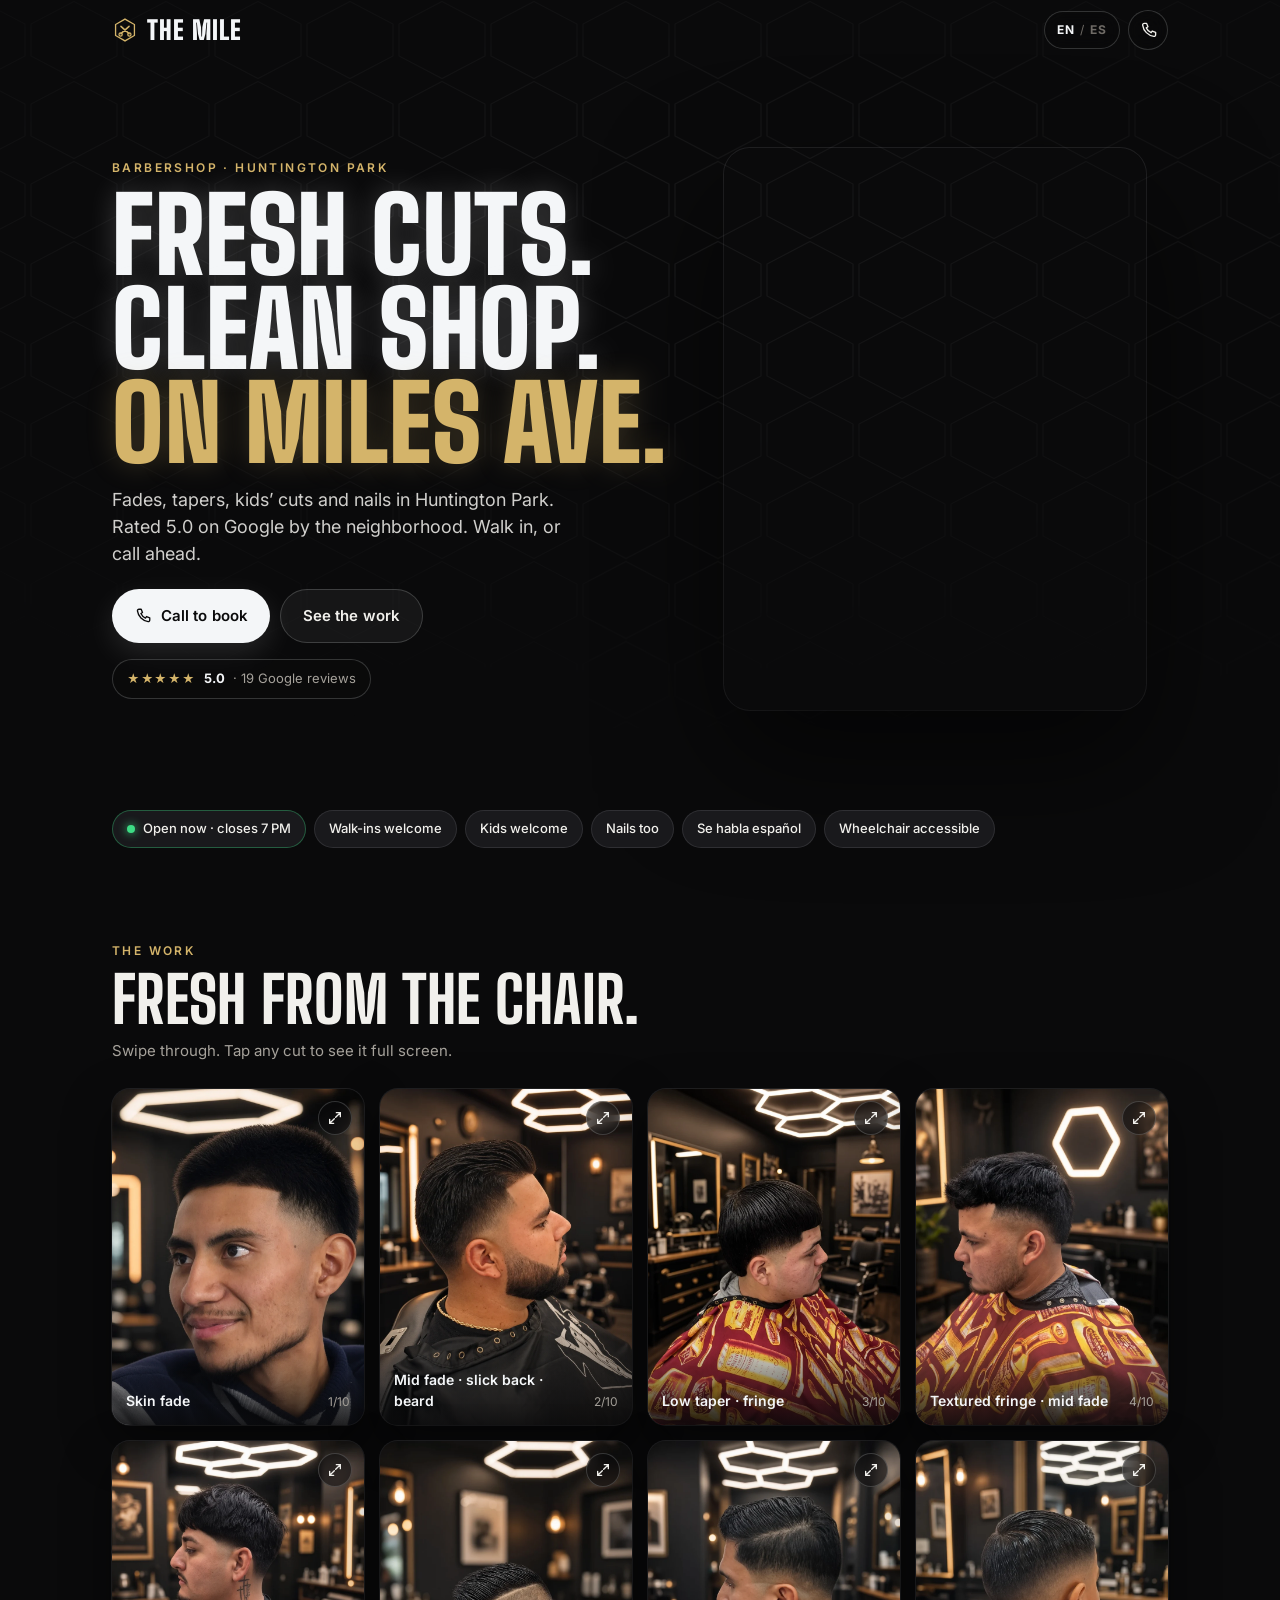
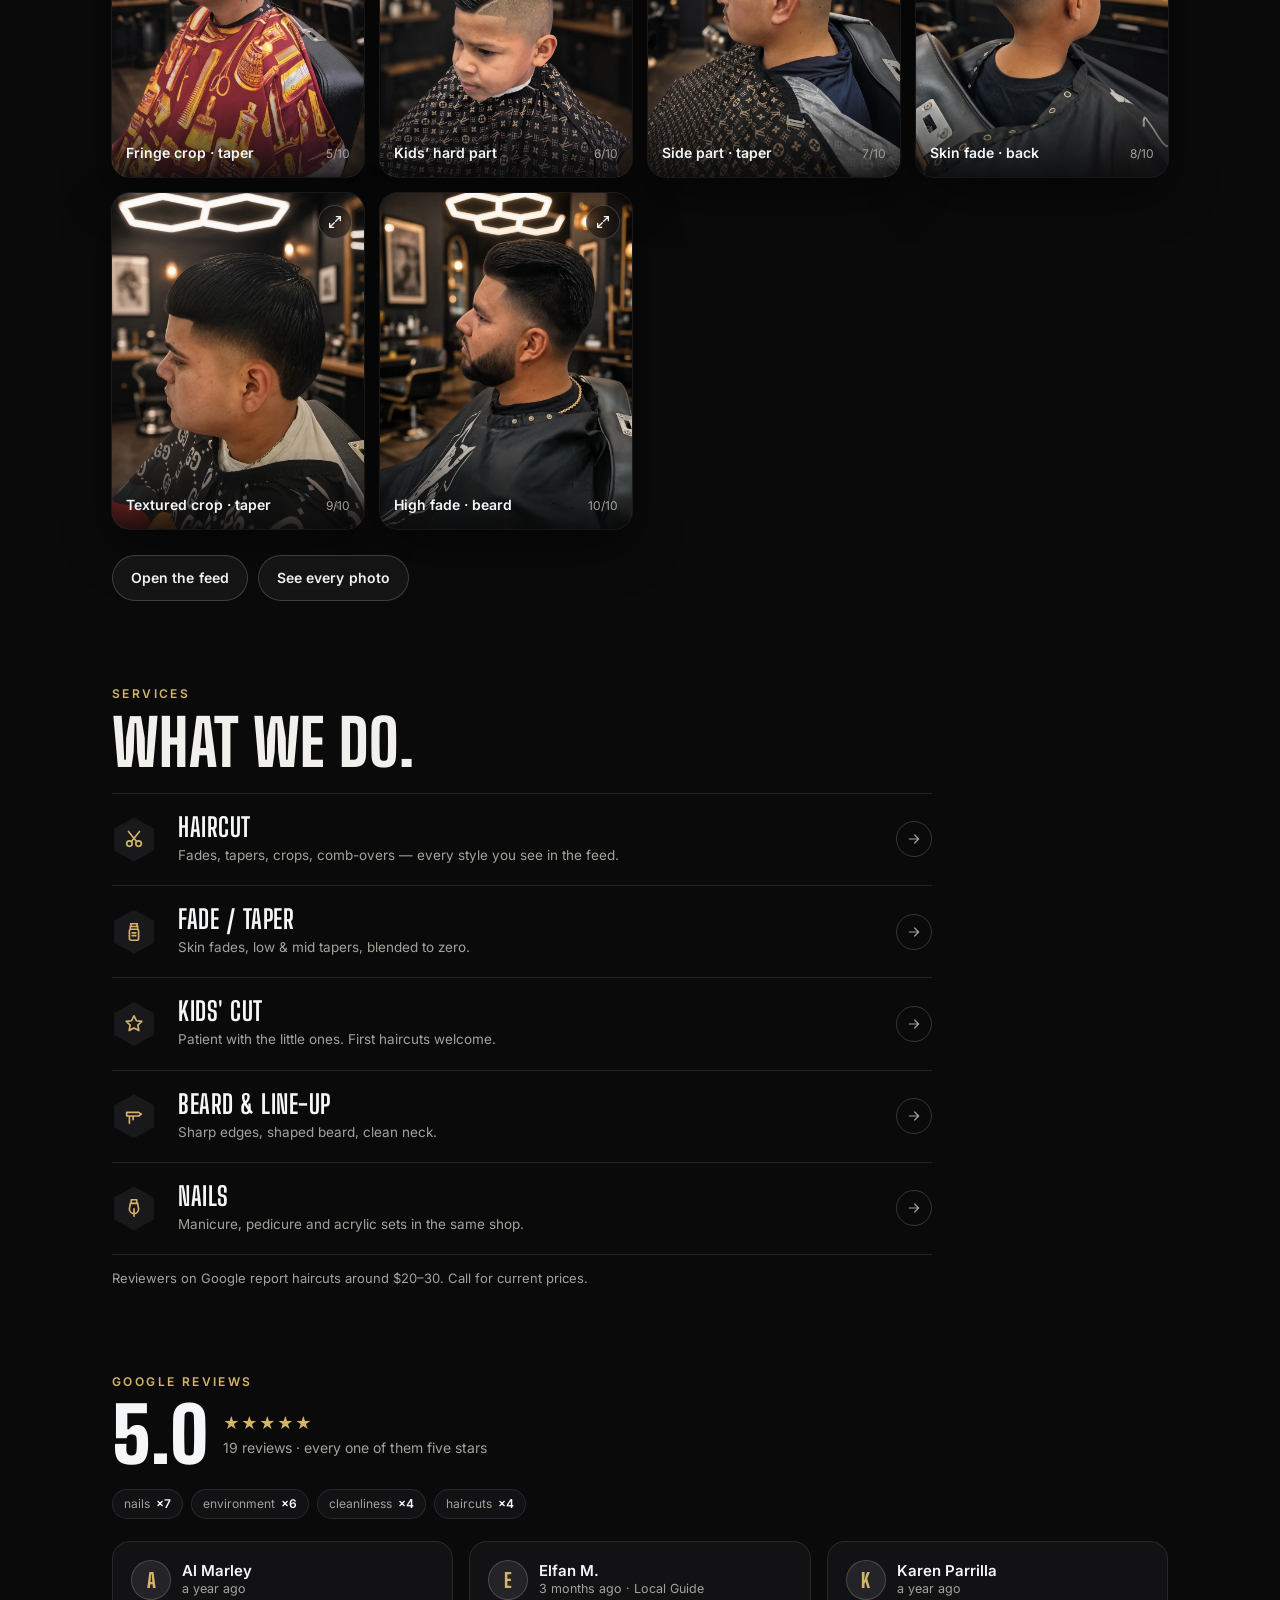
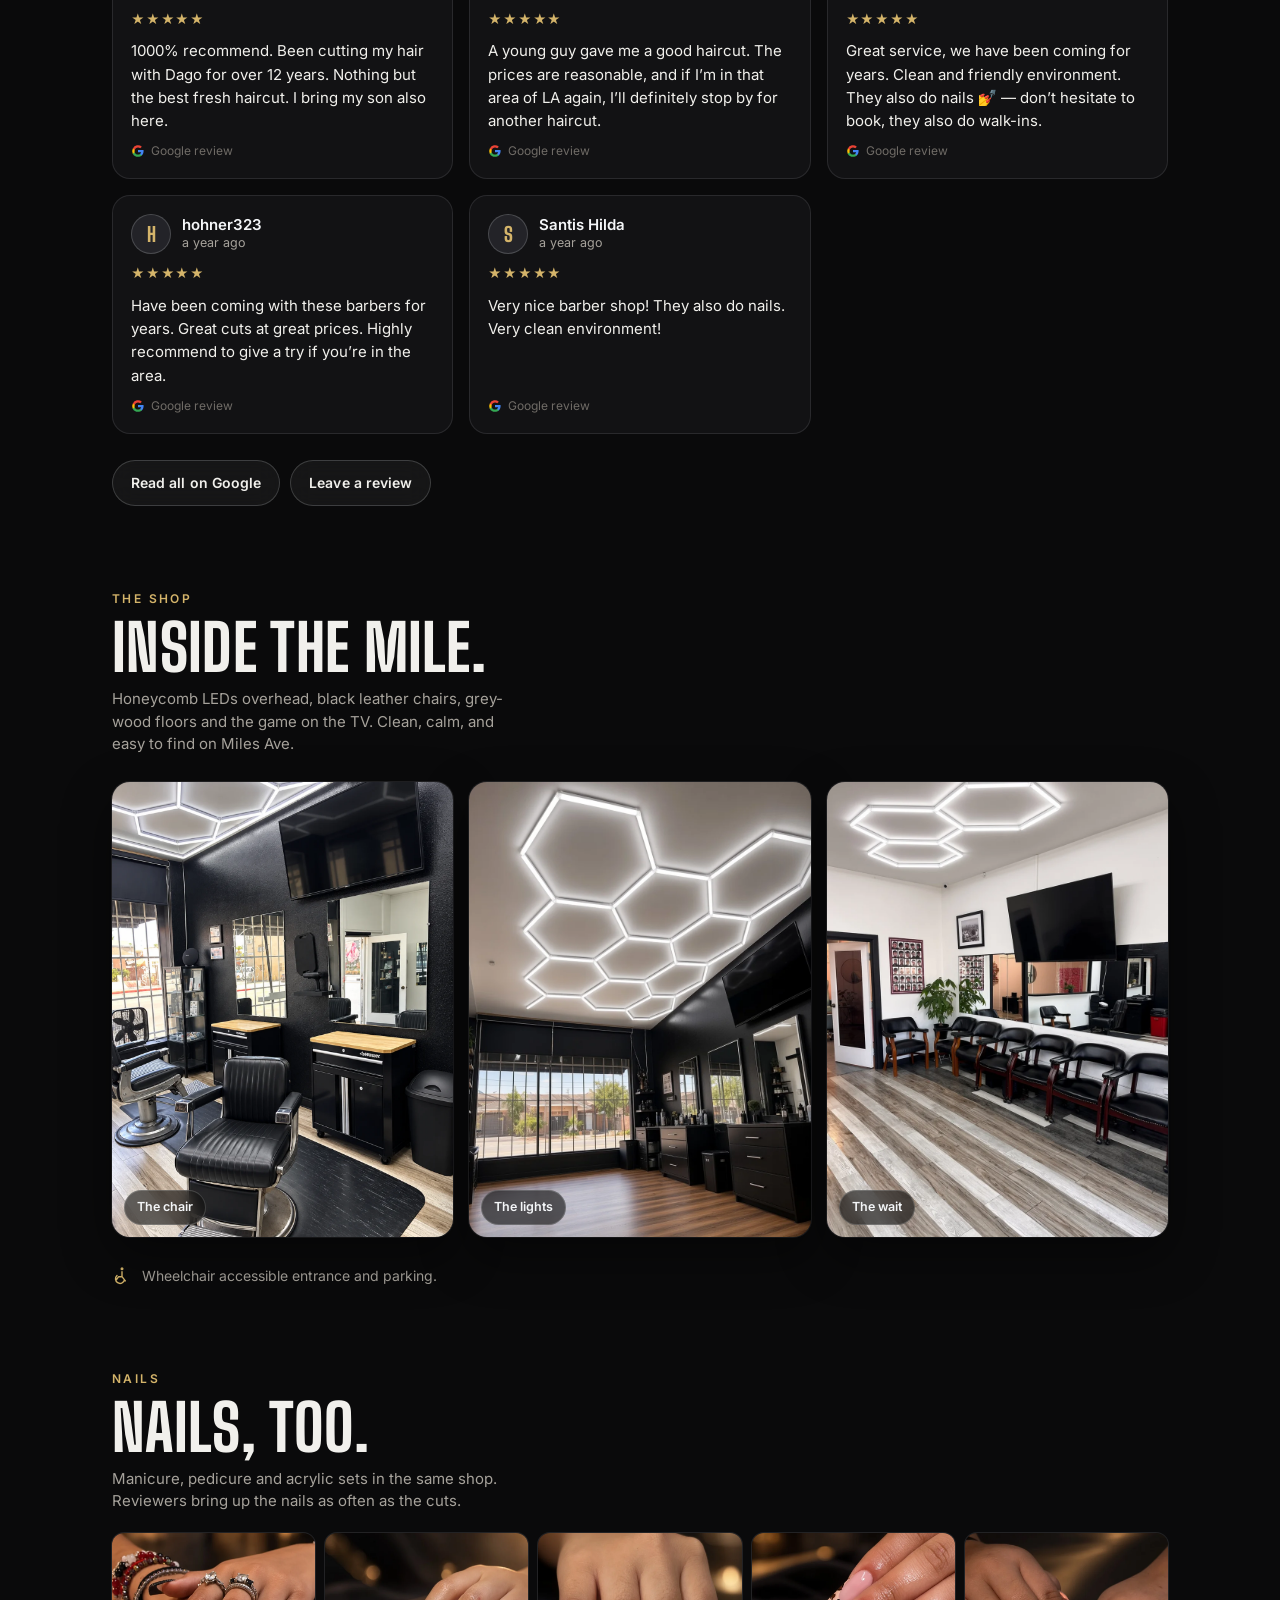
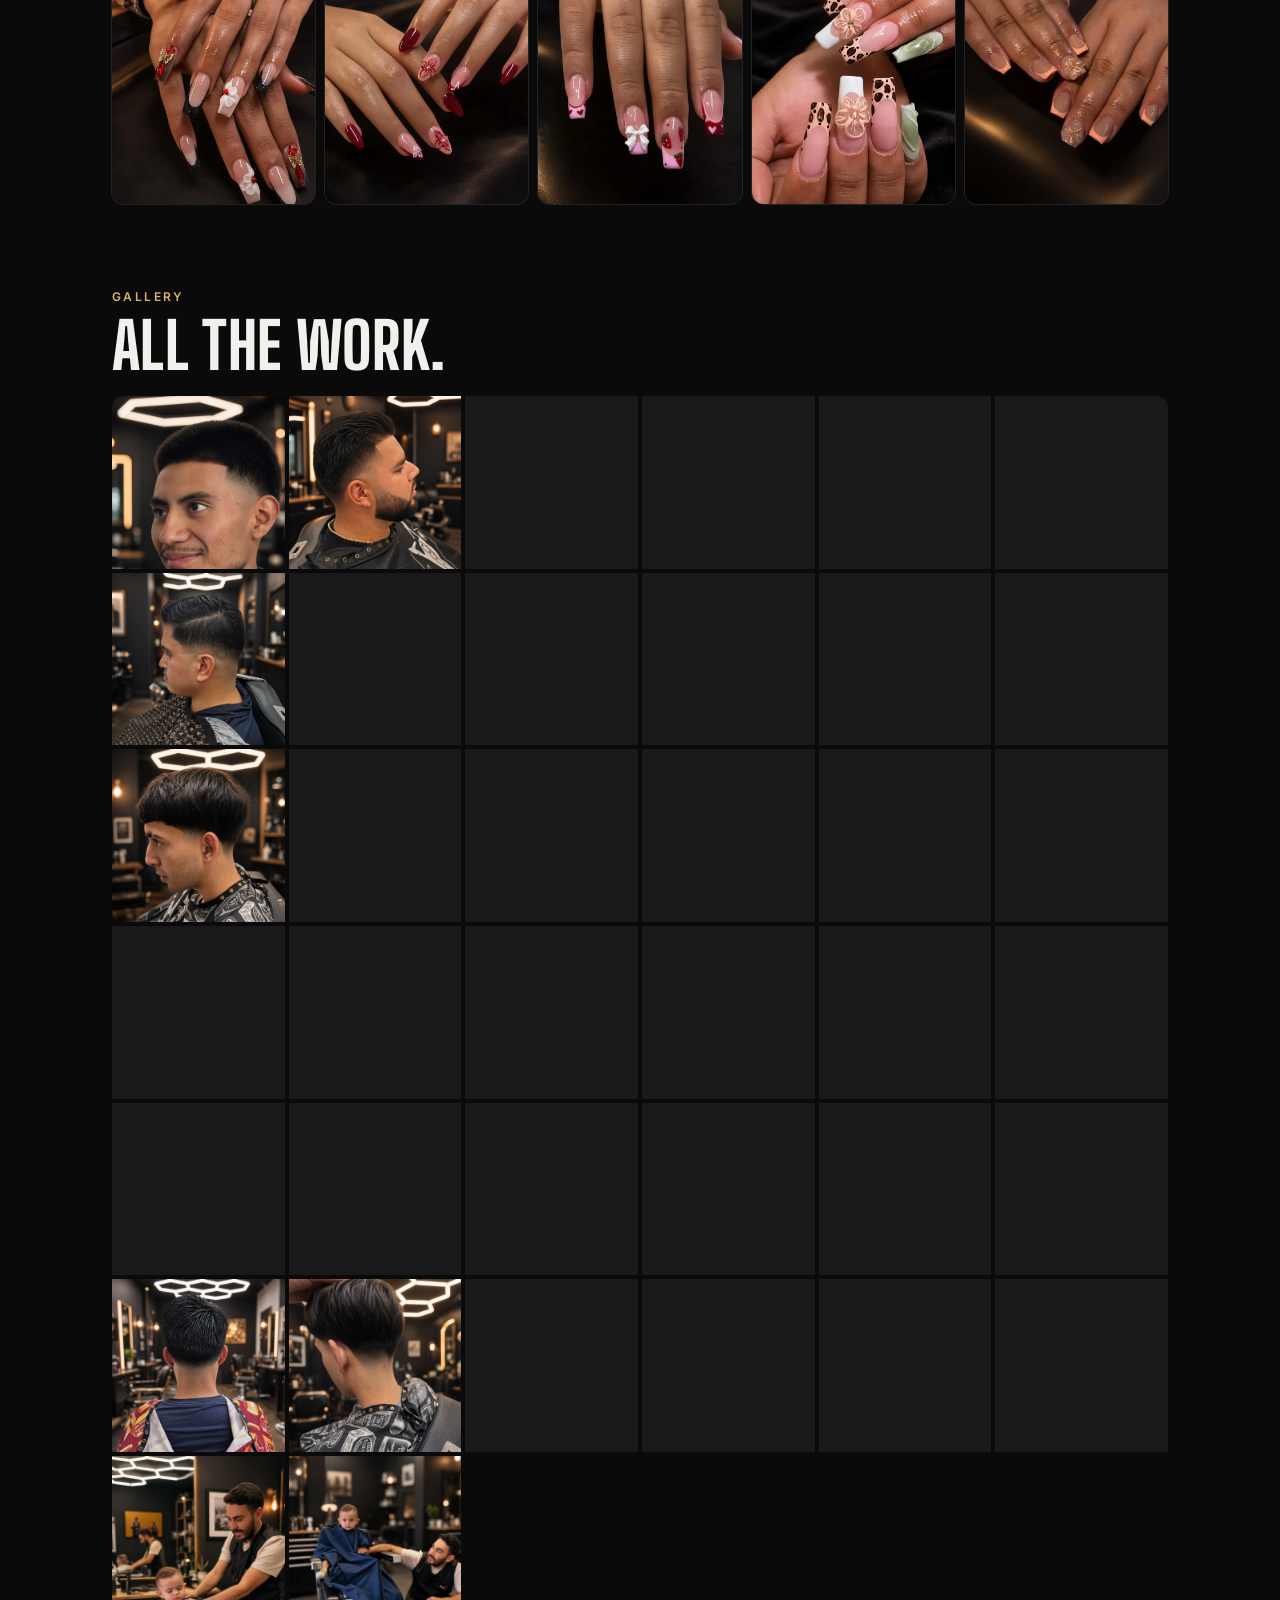
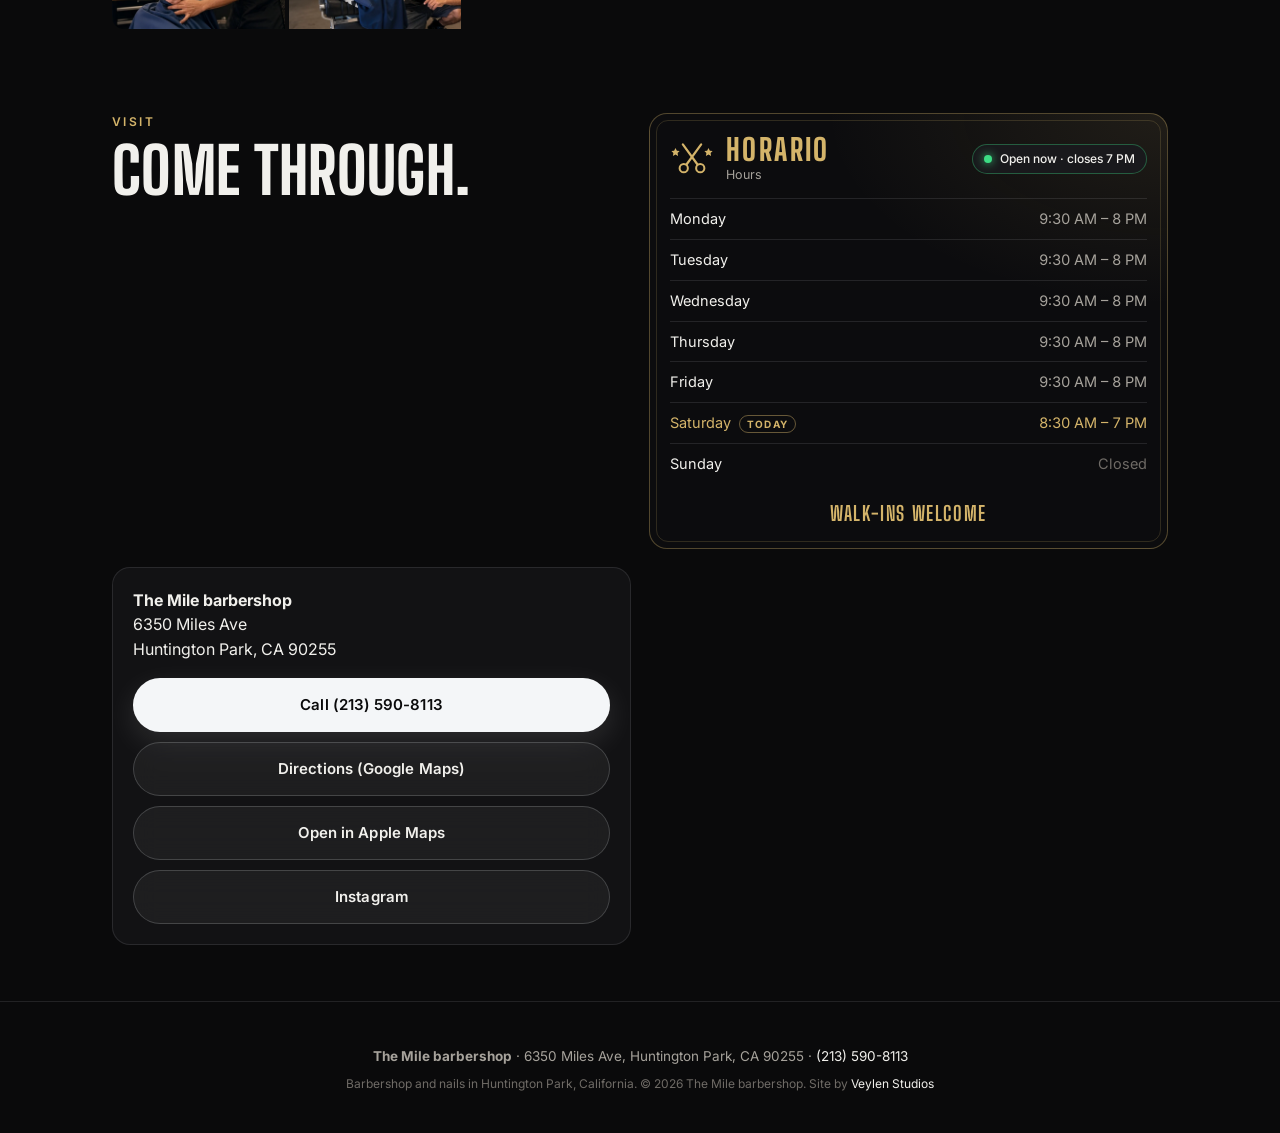
==== commit 544d42da: "Cache-bust versioned image URLs, recentre nail previews Co-Authored-By: Claude Fable 5.1 <noreply@an" ====
--- a/index.html
+++ b/index.html
@@ -10,7 +10,7 @@
 <meta property="og:type" content="business.business">
 <meta property="og:title" content="The Mile barbershop — Huntington Park">
 <meta property="og:description" content="Fades, tapers, kids' cuts and nails on Miles Ave. 5.0 on Google. Walk-ins welcome.">
-<meta property="og:image" content="https://the-mile-barbershop.vercel.app/assets/img/og.jpg">
+<meta property="og:image" content="https://the-mile-barbershop.vercel.app/assets/img/og.jpg?v=6f8f965c">
 <meta property="og:url" content="https://the-mile-barbershop.vercel.app/">
 <meta name="twitter:card" content="summary_large_image">
 <link rel="icon" href="assets/favicon.svg" type="image/svg+xml">
@@ -18,14 +18,14 @@
 <link rel="preconnect" href="https://fonts.googleapis.com">
 <link rel="preconnect" href="https://fonts.gstatic.com" crossorigin>
 <link rel="stylesheet" href="https://fonts.googleapis.com/css2?family=Big+Shoulders+Display:wght@600;700;800;900&family=Inter:wght@400;500;600&display=swap">
-<link rel="preload" as="image" href="assets/img/hero-room-1080.webp" media="(max-width: 899px)">
+<link rel="preload" as="image" href="assets/img/hero-room-1080.webp?v=6f8f965c" media="(max-width: 899px)">
 <link rel="stylesheet" href="css/styles.css">
 <script type="application/ld+json">
 {
   "@context": "https://schema.org",
   "@type": ["HairSalon", "NailSalon"],
   "name": "The Mile barbershop",
-  "image": "https://the-mile-barbershop.vercel.app/assets/img/og.jpg",
+  "image": "https://the-mile-barbershop.vercel.app/assets/img/og.jpg?v=6f8f965c",
   "url": "https://the-mile-barbershop.vercel.app/",
   "telephone": "+1-213-590-8113",
   "priceRange": "$$",
@@ -59,8 +59,8 @@
 <!-- ===== HERO ===== -->
 <section class="hero" aria-label="The Mile barbershop">
   <picture class="hero-media">
-    <source media="(min-width: 900px)" srcset="assets/img/hero-chair-1620.webp">
-    <img src="assets/img/hero-room-1080.webp" srcset="assets/img/hero-room-1080.webp 1080w, assets/img/hero-room-1620.webp 1620w" sizes="100vw" width="1080" height="1440" alt="Inside The Mile barbershop: honeycomb LED lights over black leather barber chairs and grey wood floors" fetchpriority="high" decoding="async">
+    <source media="(min-width: 900px)" srcset="assets/img/hero-chair-1620.webp?v=6f8f965c">
+    <img src="assets/img/hero-room-1080.webp?v=6f8f965c" srcset="assets/img/hero-room-1080.webp?v=6f8f965c 1080w, assets/img/hero-room-1620.webp?v=6f8f965c 1620w" sizes="100vw" width="1080" height="1440" alt="Inside The Mile barbershop: honeycomb LED lights over black leather barber chairs and grey wood floors" fetchpriority="high" decoding="async">
   </picture>
   <div class="hero-hex" aria-hidden="true">
     <svg width="100%" height="100%"><defs><pattern id="hexp" width="92" height="80" patternUnits="userSpaceOnUse" patternTransform="translate(0 0)"><path d="M46 1.5 89 24v32L46 78.5 3 56V24z" fill="none" stroke="currentColor" stroke-width="1.2"/><path d="M92 1.5v0M0 41.5 3 40" fill="none" stroke="currentColor" stroke-width="0"/></pattern></defs><rect width="100%" height="100%" fill="url(#hexp)"/></svg>
@@ -142,9 +142,9 @@
     <p class="sub" data-en="Honeycomb LEDs overhead, black leather chairs, grey-wood floors and the game on the TV. Clean, calm, and easy to find on Miles Ave." data-es="Luces LED en panal, sillas de piel negra, piso de madera gris y el partido en la tele. Limpio, tranquilo y fácil de encontrar en Miles Ave.">Honeycomb LEDs overhead, black leather chairs, grey-wood floors and the game on the TV. Clean, calm, and easy to find on Miles Ave.</p>
   </div>
   <div class="rail shop-rail">
-    <figure class="shot"><img src="assets/img/hero-chair-1080.webp" width="1080" height="1440" loading="lazy" decoding="async" alt="Black leather barber chair under the honeycomb LED ceiling"><figcaption data-en="The chair" data-es="La silla">The chair</figcaption></figure>
-    <figure class="shot"><img src="assets/img/hex-900.webp" width="900" height="1200" loading="lazy" decoding="async" alt="Close-up of the hexagon LED lights"><figcaption data-en="The lights" data-es="Las luces">The lights</figcaption></figure>
-    <figure class="shot"><img src="assets/img/lounge-900.webp" width="900" height="1200" loading="lazy" decoding="async" alt="Waiting area with black chairs and framed photos"><figcaption data-en="The wait" data-es="La espera">The wait</figcaption></figure>
+    <figure class="shot"><img src="assets/img/hero-chair-1080.webp?v=6f8f965c" width="1080" height="1440" loading="lazy" decoding="async" alt="Black leather barber chair under the honeycomb LED ceiling"><figcaption data-en="The chair" data-es="La silla">The chair</figcaption></figure>
+    <figure class="shot"><img src="assets/img/hex-900.webp?v=6f8f965c" width="900" height="1200" loading="lazy" decoding="async" alt="Close-up of the hexagon LED lights"><figcaption data-en="The lights" data-es="Las luces">The lights</figcaption></figure>
+    <figure class="shot"><img src="assets/img/lounge-900.webp?v=6f8f965c" width="900" height="1200" loading="lazy" decoding="async" alt="Waiting area with black chairs and framed photos"><figcaption data-en="The wait" data-es="La espera">The wait</figcaption></figure>
   </div>
   <p class="access"><svg viewBox="0 0 24 24" aria-hidden="true"><circle cx="12" cy="4.5" r="1.8" fill="currentColor"/><path d="M12 8v6l4 5M12 14H8l-3 4M6 12.5A5.5 5.5 0 1 0 15 18" fill="none" stroke="currentColor" stroke-width="1.7" stroke-linecap="round" stroke-linejoin="round"/></svg><span data-en="Wheelchair accessible entrance and parking." data-es="Entrada y estacionamiento accesibles para silla de ruedas.">Wheelchair accessible entrance and parking.</span></p>
 </section>
--- a/css/styles.css
+++ b/css/styles.css
@@ -108,7 +108,7 @@
 .rail-foot{display:flex;gap:10px;flex-wrap:wrap;margin-top:14px}
 
 /* feed cards */
-.card-photo{position:relative;width:min(78vw,340px);aspect-ratio:4/5;border-radius:var(--r);overflow:hidden;background:var(--ink-3);box-shadow:0 18px 50px rgba(0,0,0,.45),0 0 0 1px var(--line);text-align:left}
+.card-photo{position:relative;width:min(78vw,340px);aspect-ratio:3/4;border-radius:var(--r);overflow:hidden;background:var(--ink-3);box-shadow:0 18px 50px rgba(0,0,0,.45),0 0 0 1px var(--line);text-align:left}
 .card-photo img{width:100%;height:100%;object-fit:cover;transition:transform .6s var(--ease)}
 .card-photo:active img{transform:scale(1.03)}
 .card-photo .cap{position:absolute;left:0;right:0;bottom:0;padding:44px 14px 14px;background:linear-gradient(to top,rgba(10,10,11,.85),rgba(10,10,11,0));display:flex;align-items:flex-end;justify-content:space-between;gap:10px}
@@ -150,7 +150,7 @@
 
 /* nails */
 .nail-grid{display:grid;grid-template-columns:1fr 1fr;gap:10px}
-.nail-grid .tile{aspect-ratio:4/5;border-radius:var(--r-s);overflow:hidden;background:var(--ink-3);box-shadow:0 0 0 1px var(--line)}
+.nail-grid .tile{aspect-ratio:3/4;border-radius:var(--r-s);overflow:hidden;background:var(--ink-3);box-shadow:0 0 0 1px var(--line)}
 .nail-grid .tile:nth-child(5):last-child{grid-column:1/-1;aspect-ratio:2.05}
 .tile img{width:100%;height:100%;object-fit:cover}
 
@@ -198,7 +198,7 @@
 .viewer{position:fixed;inset:0;z-index:100;background:var(--ink)}
 .viewer-scroll{height:100%;overflow-y:auto;scroll-snap-type:y mandatory;-webkit-overflow-scrolling:touch;overscroll-behavior:contain;scrollbar-width:none}
 .viewer-scroll::-webkit-scrollbar{display:none}
-.slide{position:relative;height:100%;scroll-snap-align:start;scroll-snap-stop:always;overflow:hidden;background:var(--ink) url(../assets/img/hex-blur.webp) center/cover no-repeat;display:flex;align-items:center;justify-content:center;padding:calc(70px + var(--safe-t)) 0 calc(150px + var(--safe-b))}
+.slide{position:relative;height:100%;scroll-snap-align:start;scroll-snap-stop:always;overflow:hidden;background:var(--ink) url(../assets/img/hex-blur.webp?v=6f8f965c) center/cover no-repeat;display:flex;align-items:center;justify-content:center;padding:calc(70px + var(--safe-t)) 0 calc(150px + var(--safe-b))}
 .slide::before{content:"";position:absolute;inset:0;background:rgba(10,10,11,.74)}
 .slide img{position:relative;z-index:1;width:100%;height:100%;object-fit:contain;object-position:center}
 .slide .cap{position:absolute;left:0;right:0;bottom:0;padding:70px var(--pad) calc(24px + var(--safe-b));background:linear-gradient(to top,rgba(10,10,11,.9),rgba(10,10,11,0));display:flex;align-items:flex-end;justify-content:space-between;gap:12px}
@@ -242,7 +242,7 @@
   .shop-rail{display:grid;grid-template-columns:repeat(3,1fr);gap:16px;overflow:visible}
   .shot{width:auto}
   .nail-grid{grid-template-columns:repeat(5,1fr)}
-  .nail-grid .tile:nth-child(5):last-child{grid-column:auto;aspect-ratio:4/5}
+  .nail-grid .tile:nth-child(5):last-child{grid-column:auto;aspect-ratio:3/4}
   .grid{grid-template-columns:repeat(6,1fr);gap:4px}
   .visit{grid-template-columns:1fr 1fr;gap:18px}
   .dock{display:none}
